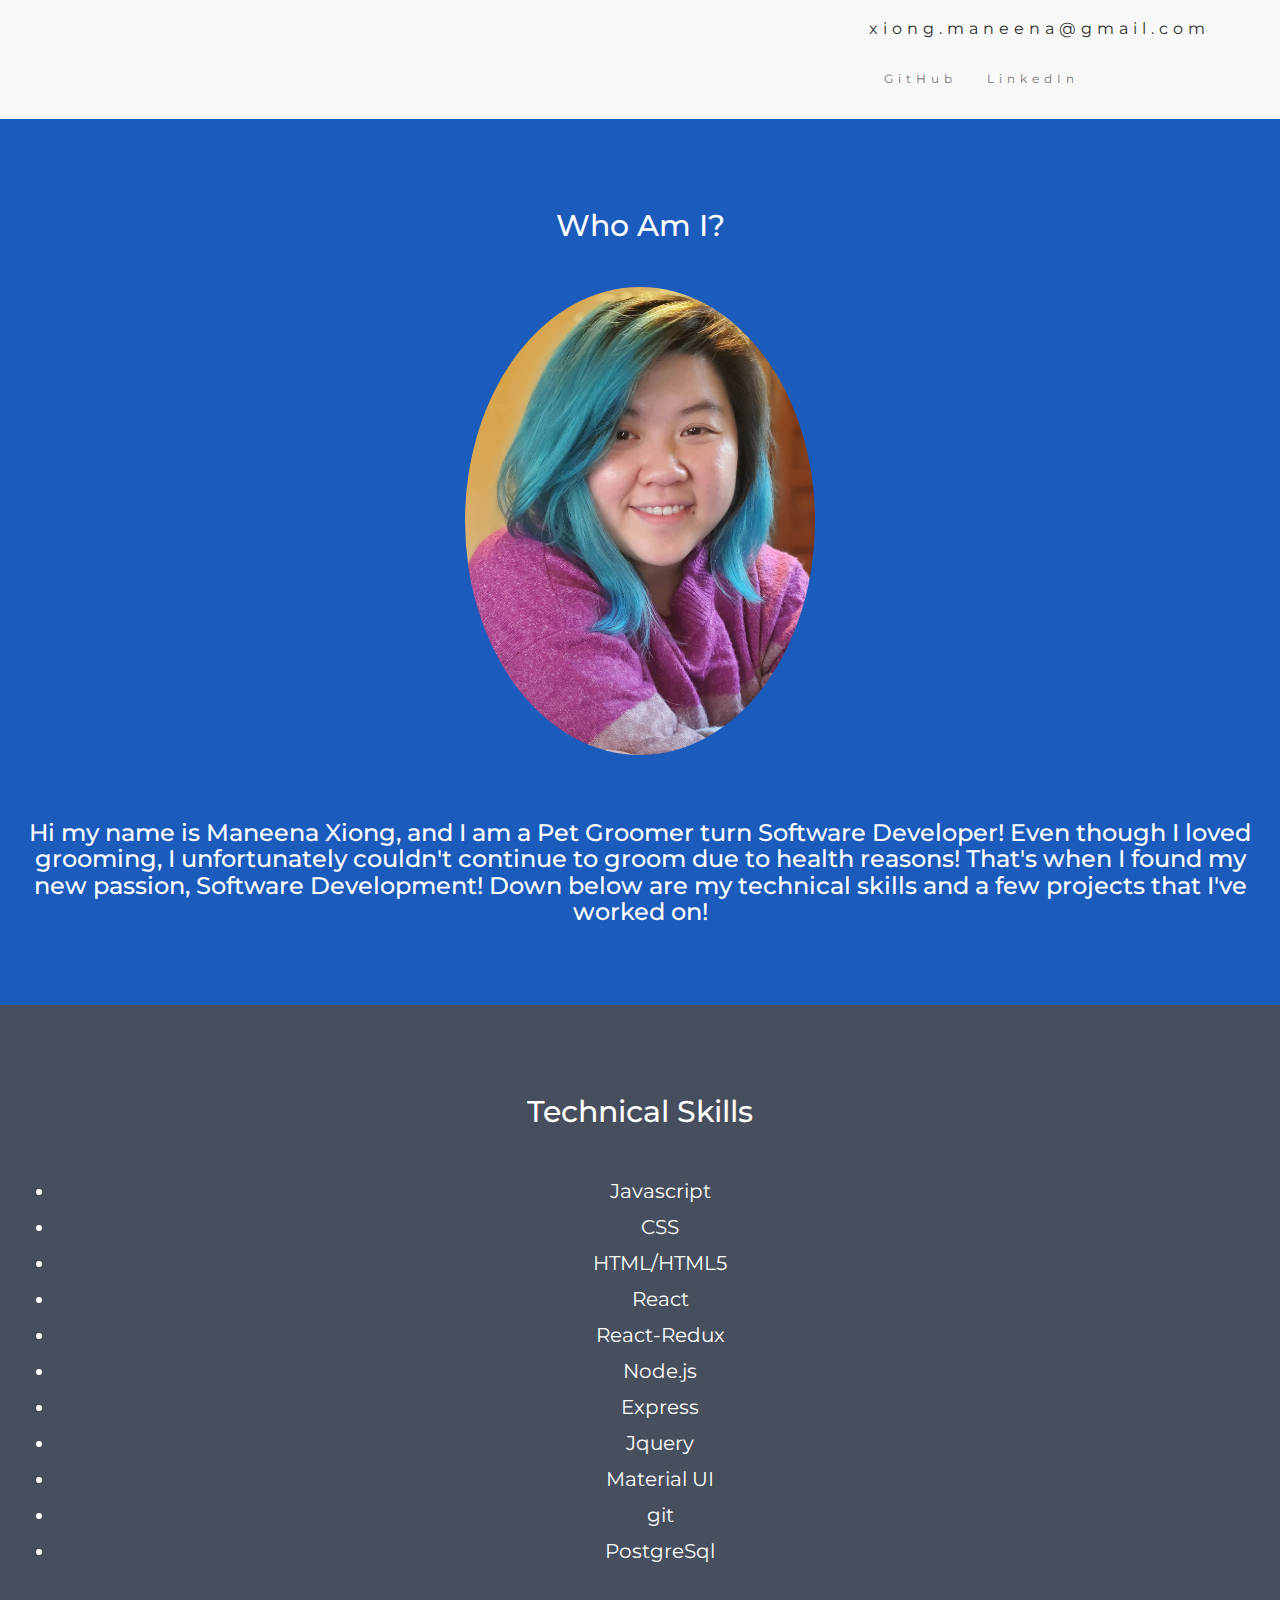
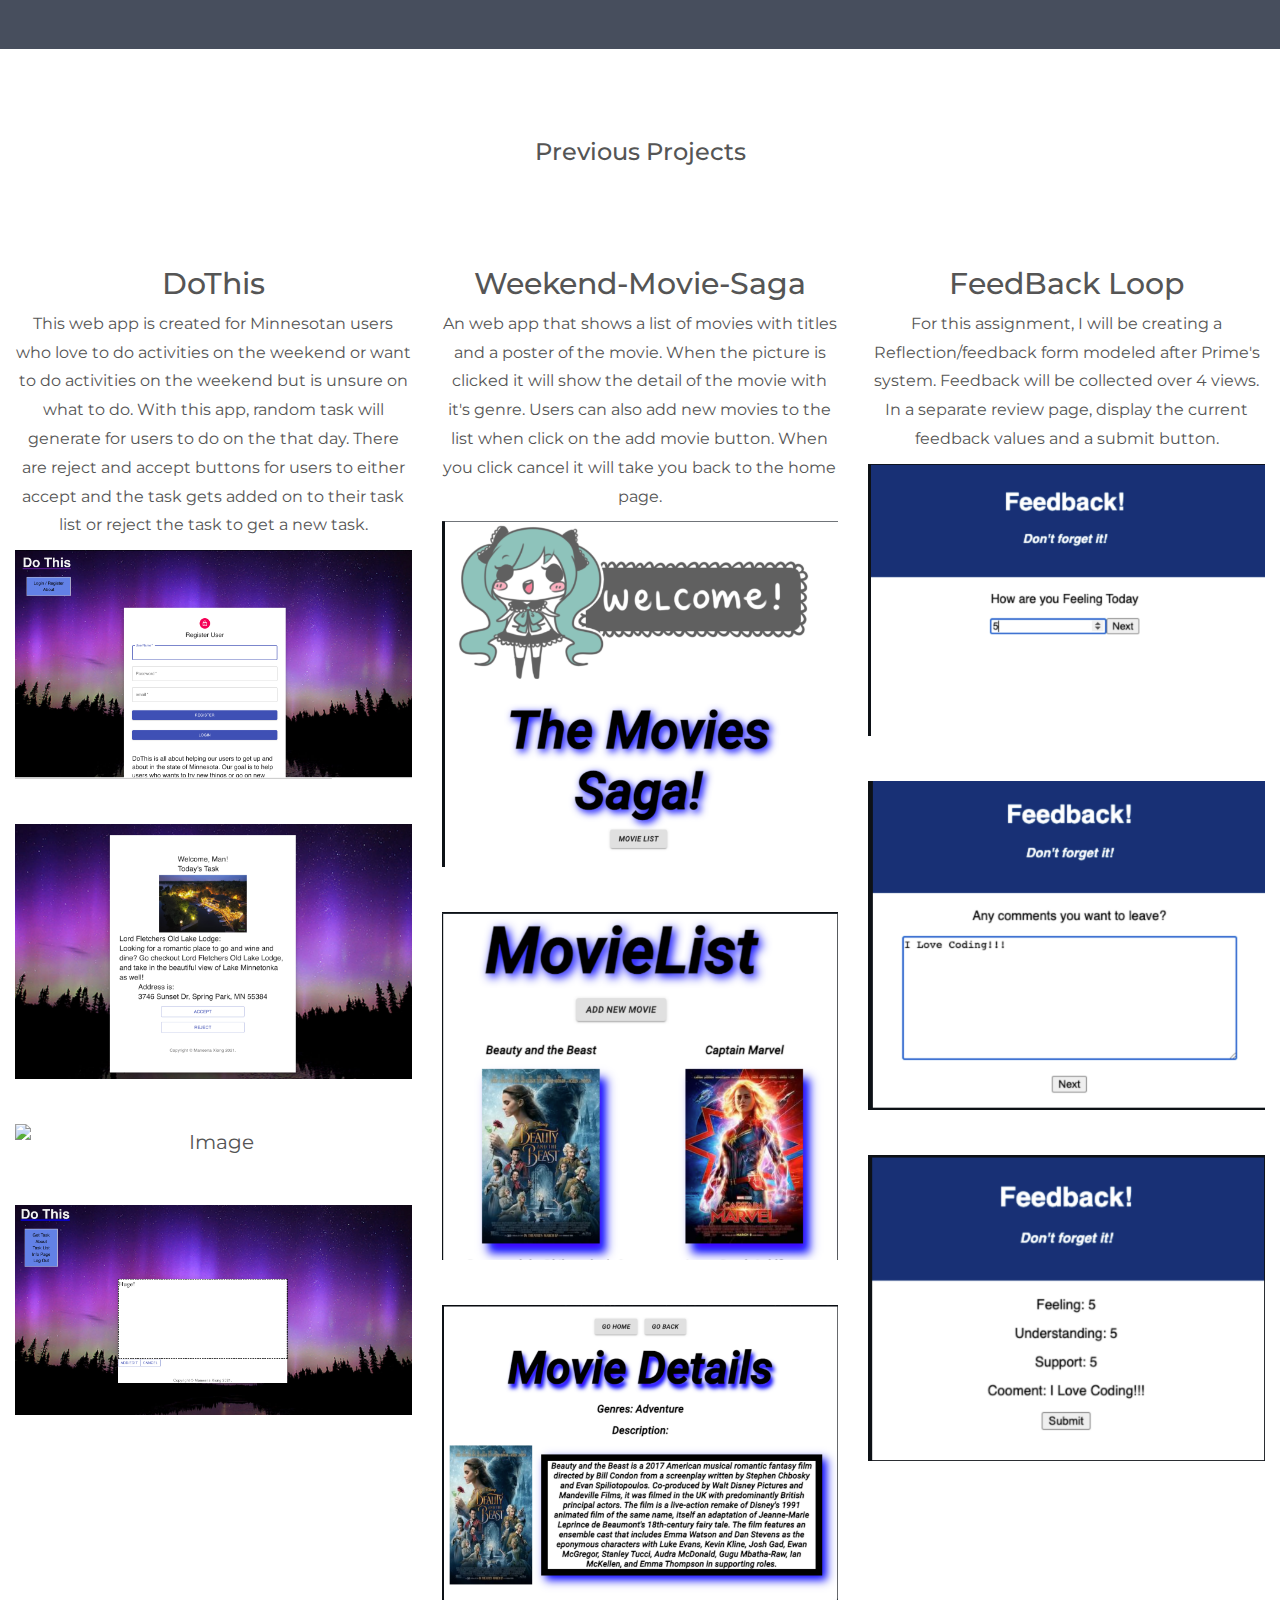
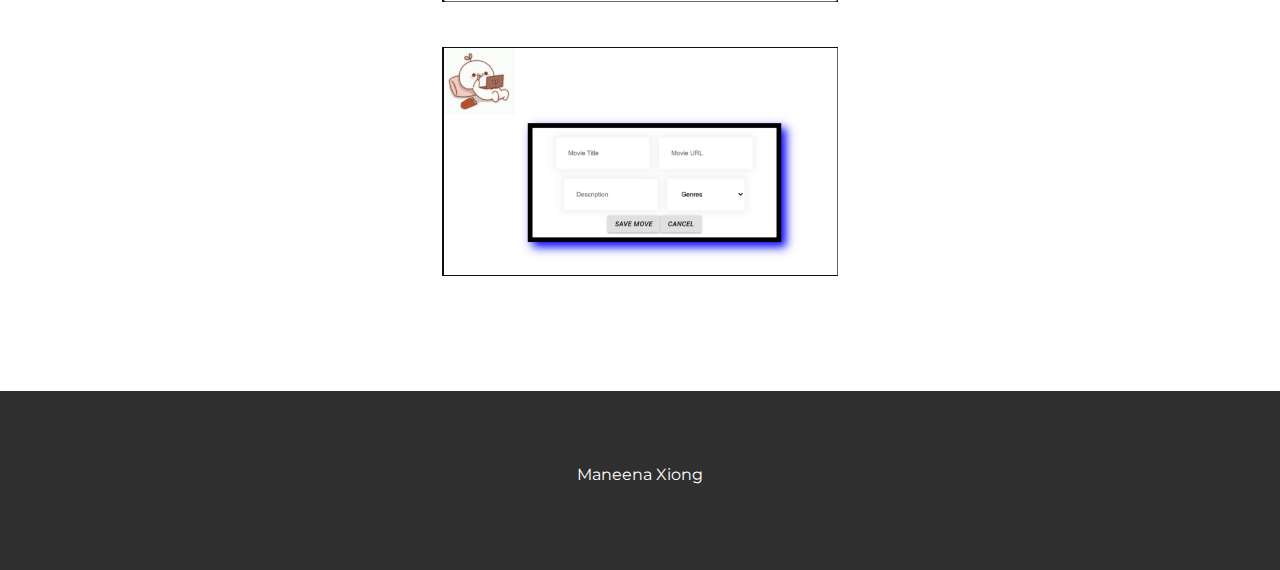
==== index.html @ 04fbb90b "updated profile" ====
<!DOCTYPE html>
<html lang="en">
<head>
  <!-- Theme Made By www.w3schools.com - No Copyright -->
  <title>Maneena Xiong's Portfolio</title>
  <meta charset="utf-8">
  <meta name="viewport" content="width=device-width, initial-scale=1">
  <link rel="stylesheet" href="https://maxcdn.bootstrapcdn.com/bootstrap/3.4.1/css/bootstrap.min.css">
  <link href="https://fonts.googleapis.com/css?family=Montserrat" rel="stylesheet">
  <script src="https://ajax.googleapis.com/ajax/libs/jquery/3.5.1/jquery.min.js"></script>
  <script src="https://maxcdn.bootstrapcdn.com/bootstrap/3.4.1/js/bootstrap.min.js"></script>
  <style>
  body {
    font: 20px Montserrat, sans-serif;
    line-height: 1.8;
    color: #f5f6f7;
  }
  p {font-size: 16px;}
  .margin {
      margin-bottom: 45px;
    font-style: bold;
    }
  .bg-1 { 
    background-image: url(https://www.exploringnorthshore.com/wp-content/uploads/2019/11/Northern-Lights-01-1-e1576007999194.jpg);
    background-image: fixed;
    background-repeat: no-repeat;
    background-color: #1a5bbc; /* blue */
    color: #ffffff;
  }
  .bg-2 { 
    background-color: #474e5d; /* Dark Blue */
    color: #ffffff;
  }
  .bg-3 { 
    background-color: #ffffff; /* White */
    color: #555555;
  }
  .bg-4 { 
    background-color: #2f2f2f; /* Black Gray */
    color: #fff;
  }
  .container-fluid {
    padding-top: 70px;
    padding-bottom: 70px;
  }
  .navbar {
    padding-top: 15px;
    padding-bottom: 15px;
    border: 0;
    border-radius: 0;
    margin-bottom: 0;
    font-size: 12px;
    letter-spacing: 5px;
  }
  .navbar-nav  li a:hover {
    color: #1abc9c !important;
  }
  .email{
      color:#2f2f2f;
    }
  </style>
</head>
<body>

<!-- Navbar -->
<nav class="navbar navbar-default">
  <div class="container">
    <div class="navbar-header">
      <button type="button" class="navbar-toggle" data-toggle="collapse" data-target="#myNavbar">
        <span class="icon-bar"></span>
        <span class="icon-bar"></span>
        <span class="icon-bar"></span>                        
      </button>
      
    </div>
    <div class="collapse navbar-collapse" id="myNavbar">
      <ul class="nav navbar-nav navbar-right">
        <p class="email">xiong.maneena@gmail.com</p>
        <li><a href="https://github.com/Manxiong26">GitHub</a></li>
        <li><a href="https://www.linkedin.com/in/maneena-xiong-9a3227171?lipi=urn%3Ali%3Apage%3Ad_flagship3_profile_view_base_contact_details%3BlofNV0szT1ewDl9gmNALgg%3D%3D">LinkedIn</a></li>
      </ul>
    </div>
  </div>
</nav>

<!-- First Container -->
<div class="container-fluid bg-1 text-center">
  <h2 class="margin">Who Am I?</h2>
  <img src="Pictures/MyPic.jpg" class="img-responsive img-circle margin" style="display:inline" alt="me" width="350" height="350">
  <h3>Hi my name is Maneena Xiong, and I am a Pet Groomer turn Software Developer!
    Even though I loved grooming, I unfortunately couldn't continue to groom due to health reasons!
    That's when I found my new passion, Software Development!
    Down below are my technical skills and a few projects that I've worked on!</h3>
</div>

<!-- Second Container -->
<div class="container-fluid bg-2 text-center">
  <h2 class="margin">Technical Skills</h2>
  <ul>
    <li>Javascript</li>
    <li>CSS</li>
    <li>HTML/HTML5</li>
    <li>React</li>
    <li>React-Redux</li>
    <li>Node.js</li>
    <li>Express</li>
    <li>Jquery</li>
    <li>Material UI</li>
    <li>git</li>
    <li>PostgreSql</li>
  </ul>
</div>

<!-- Third Container (Grid) -->
<div class="container-fluid bg-3 text-center">    
  <h3 class="margin">Previous Projects</h3><br>
  <div class="row">
    <div class="col-sm-4">
      <h2>DoThis</h2>
      <p>This web app is created for Minnesotan users who love to do activities on the weekend
        or want to do activities on the weekend but is unsure on what to do. With this app,
        random task will generate for users to do on the that day. There are reject and accept
        buttons for users to either accept and the task gets added on to their task list or reject
        the task to get a new task.</p>
      <img src="Pictures/Login.png" class="img-responsive margin" style="width:100%" alt="Image">
      <img src="Pictures/GetTask.png" class="img-responsive margin" style="width:100%" alt="Image">
      <img src="Pictures/TaskList.png" class="img-responsive margin" style="width:100%" alt="Image">
      <img src="Pictures/EditPage.png" class="img-responsive margin" style="width:100%" alt="Image">
    </div>
    <div class="col-sm-4"> 
        <h2>Weekend-Movie-Saga</h2>
      <p>An web app that shows a list of movies with titles and a poster of the movie.
        When the picture is clicked it will show the detail of the movie with it's genre.
        Users can also add new movies to the list when click on the add movie button.
        When you click cancel it will take you back to the home page.</p>
      <img src="Pictures/MovieSaga.png" class="img-responsive margin" style="width:100%" alt="Image">
      <img src="Pictures/MovieList.png" class="img-responsive margin" style="width:100%" alt="Image">
      <img src="Pictures/MovieDetail.png" class="img-responsive margin" style="width:100%" alt="Image">
      <img src="Pictures/AddMovie.png" class="img-responsive margin" style="width:100%" alt="Image">
    </div>
    <div class="col-sm-4"> 
        <h2>FeedBack Loop</h2>
      <p>For this assignment, I will be creating a Reflection/feedback form modeled after Prime's system.
        Feedback will be collected over 4 views. In a separate review page, display the current feedback
        values and a submit button.</p>
      <img src="Pictures/FeedBackInput.png" class="img-responsive margin" style="width:100%" alt="Image">
      <img src="Pictures/FeedBackComment.png" class="img-responsive margin" style="width:100%" alt="Image">
      <img src="Pictures/ReviewPage.png" class="img-responsive margin" style="width:100%" alt="Image">
    </div>
  </div>
</div>

<!-- Footer -->
<footer class="container-fluid bg-4 text-center">
  <p>Maneena Xiong</p> 
</footer>

</body>
</html>
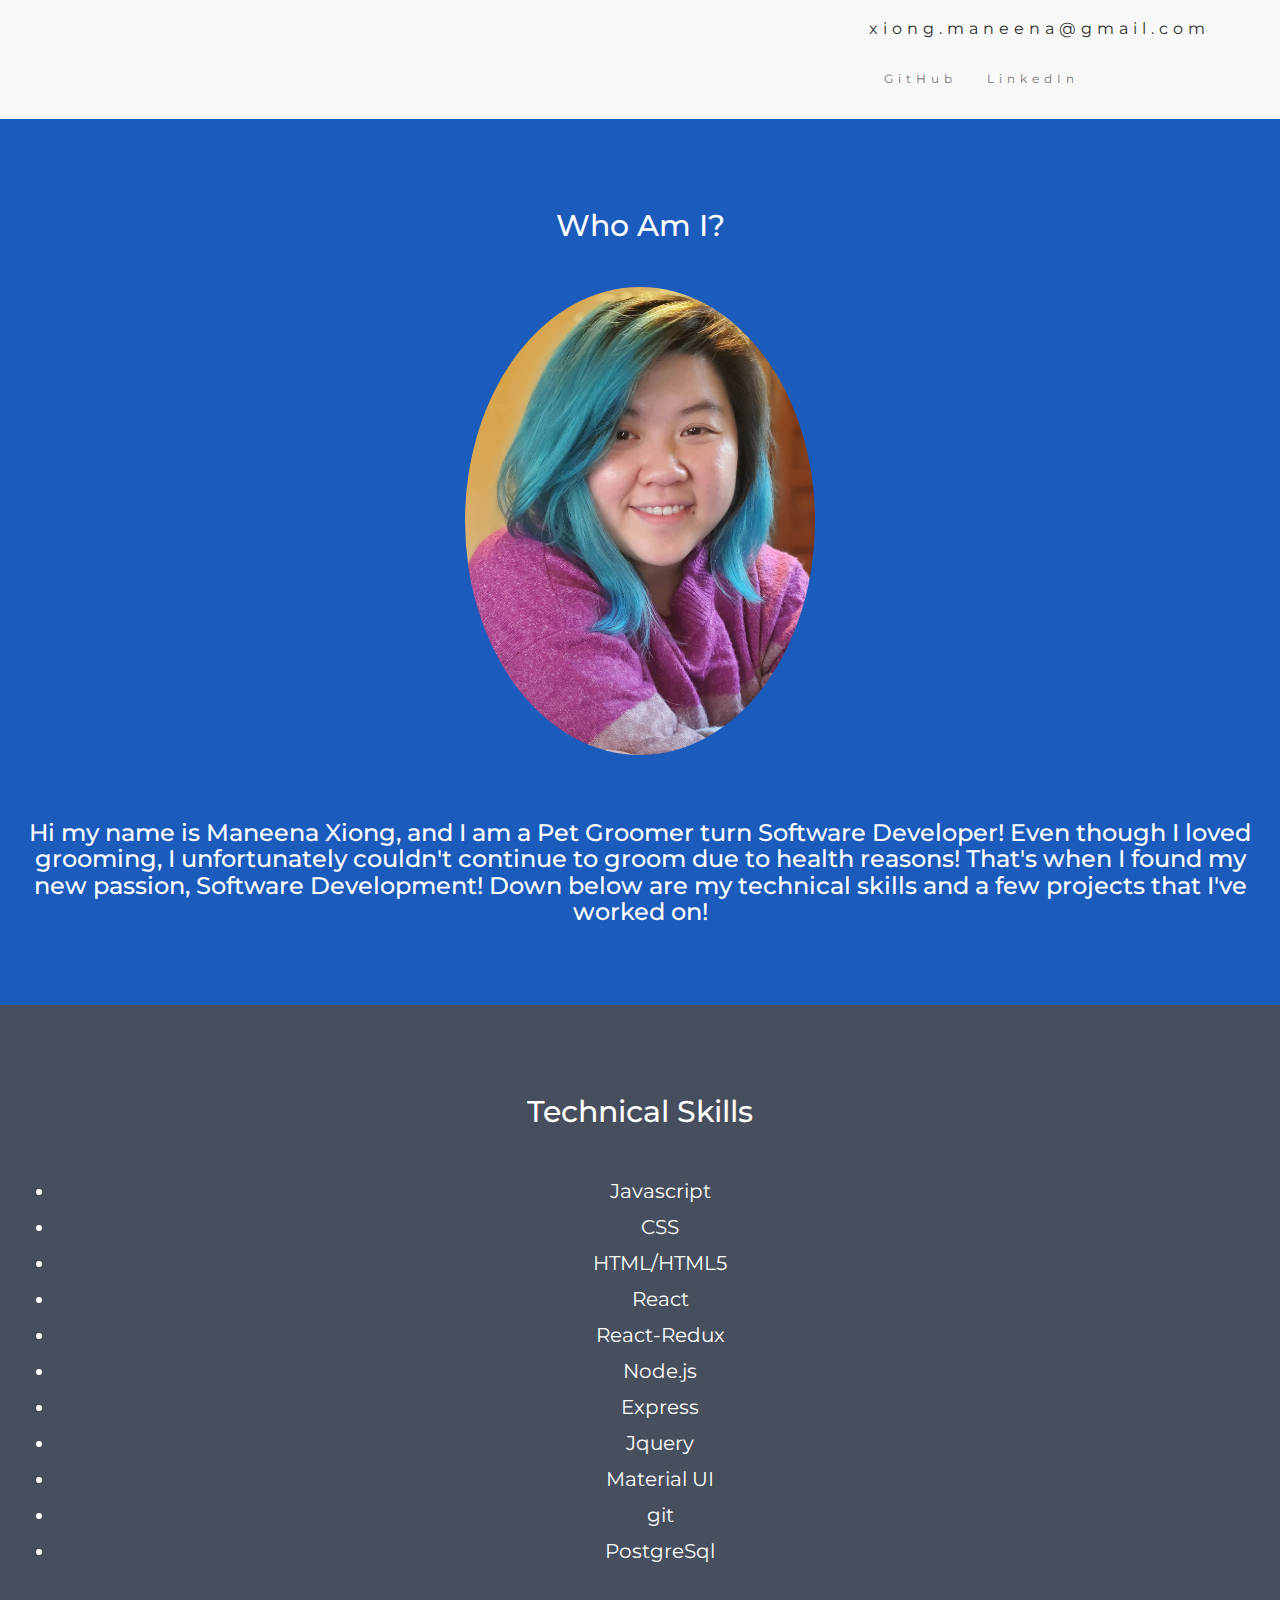
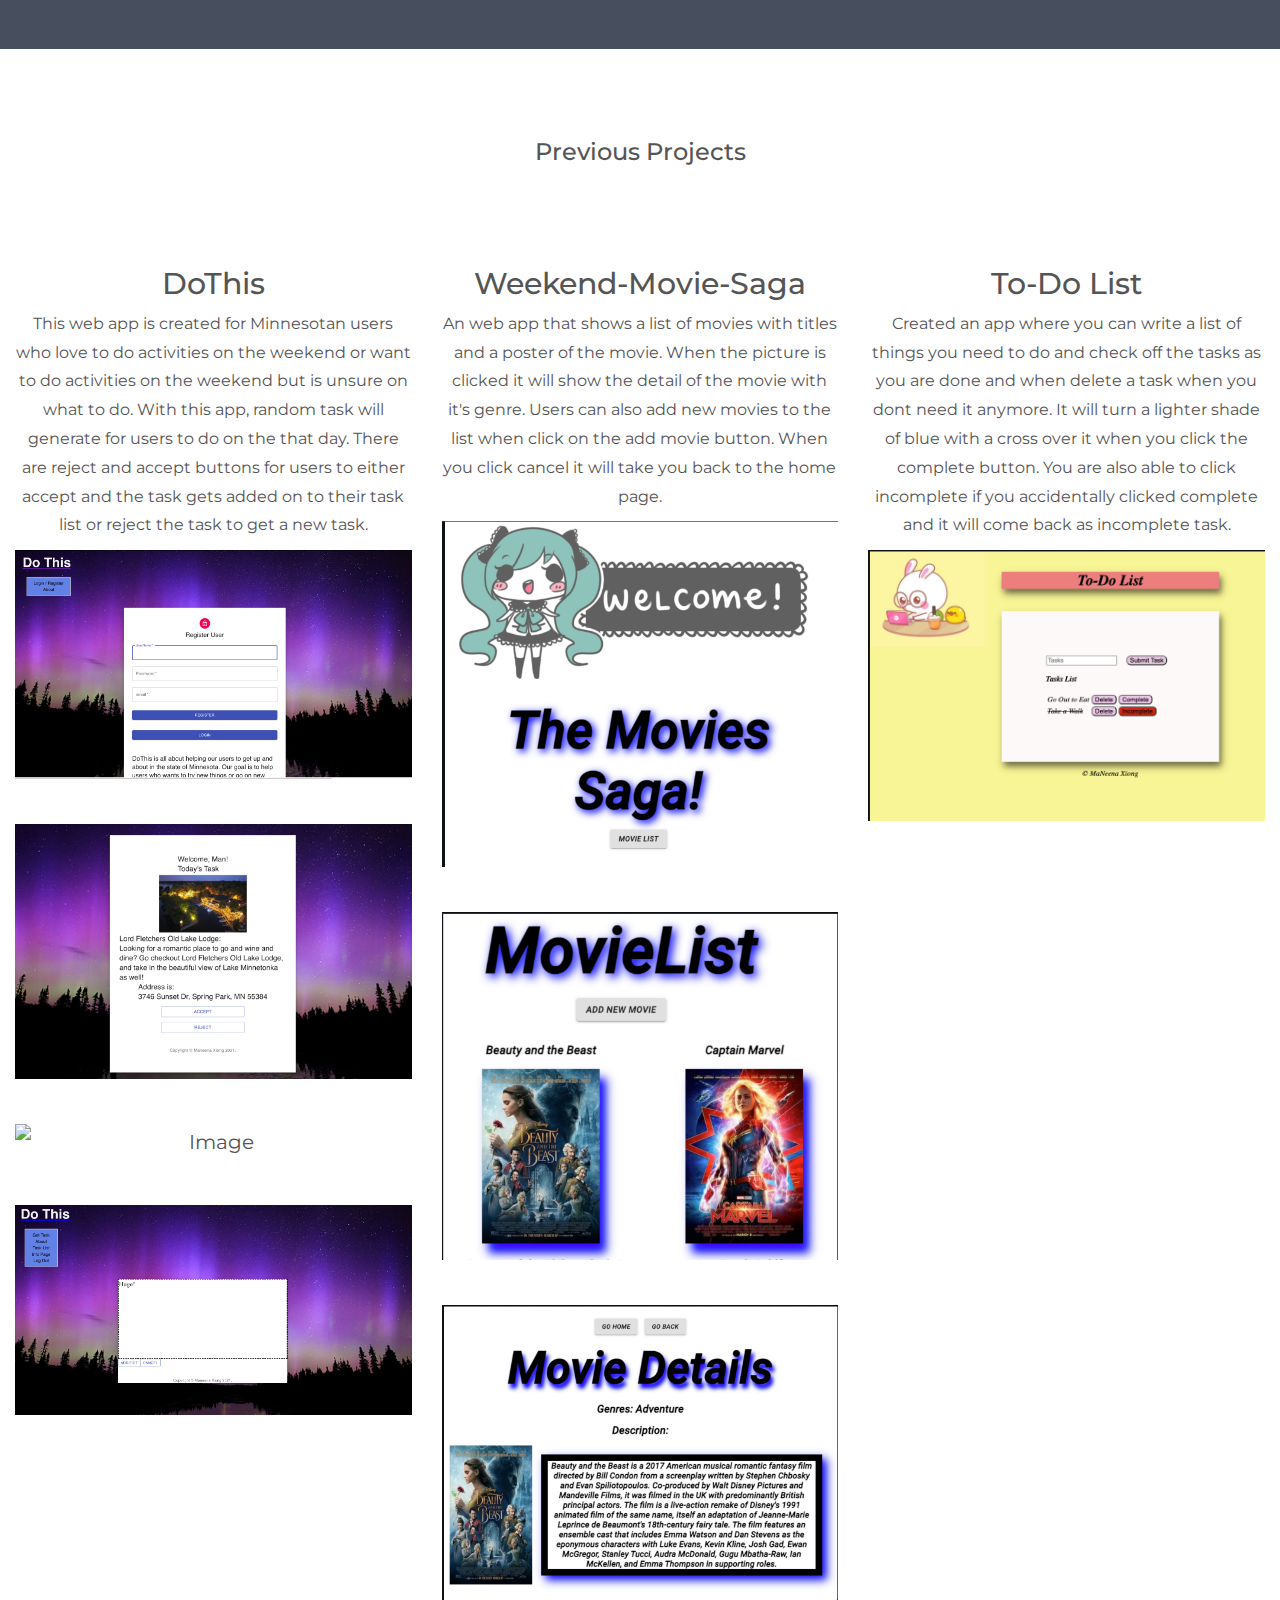
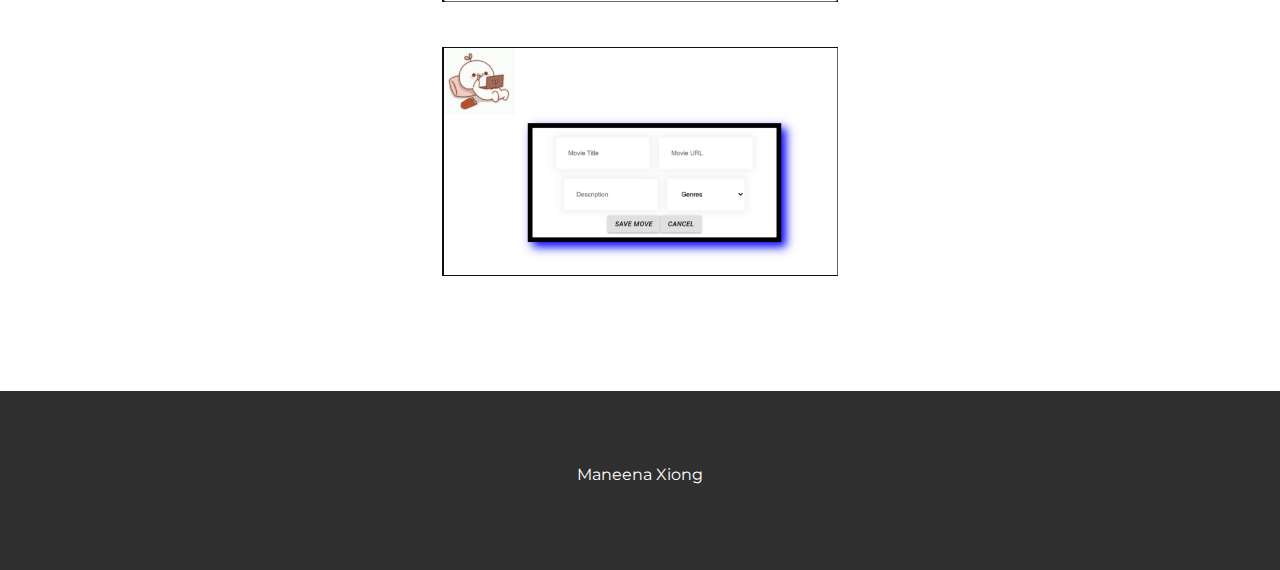
==== commit 28ccb69a: "updated" ====
--- a/index.html
+++ b/index.html
@@ -139,13 +139,12 @@
       <img src="Pictures/AddMovie.png" class="img-responsive margin" style="width:100%" alt="Image">
     </div>
     <div class="col-sm-4"> 
-        <h2>FeedBack Loop</h2>
-      <p>For this assignment, I will be creating a Reflection/feedback form modeled after Prime's system.
-        Feedback will be collected over 4 views. In a separate review page, display the current feedback
-        values and a submit button.</p>
-      <img src="Pictures/FeedBackInput.png" class="img-responsive margin" style="width:100%" alt="Image">
-      <img src="Pictures/FeedBackComment.png" class="img-responsive margin" style="width:100%" alt="Image">
-      <img src="Pictures/ReviewPage.png" class="img-responsive margin" style="width:100%" alt="Image">
+        <h2>To-Do List</h2>
+      <p>Created an app where you can write a list of things you need to do and check off the tasks as you 
+        are done and when delete a task when you dont need it anymore. It will turn a lighter shade of blue 
+        with a cross over it when you click the complete button. You are also able to click incomplete if you 
+        accidentally clicked complete and it will come back as incomplete task.</p>
+      <img src="Pictures/ToDo.png" class="img-responsive margin" style="width:100%" alt="Image">
     </div>
   </div>
 </div>
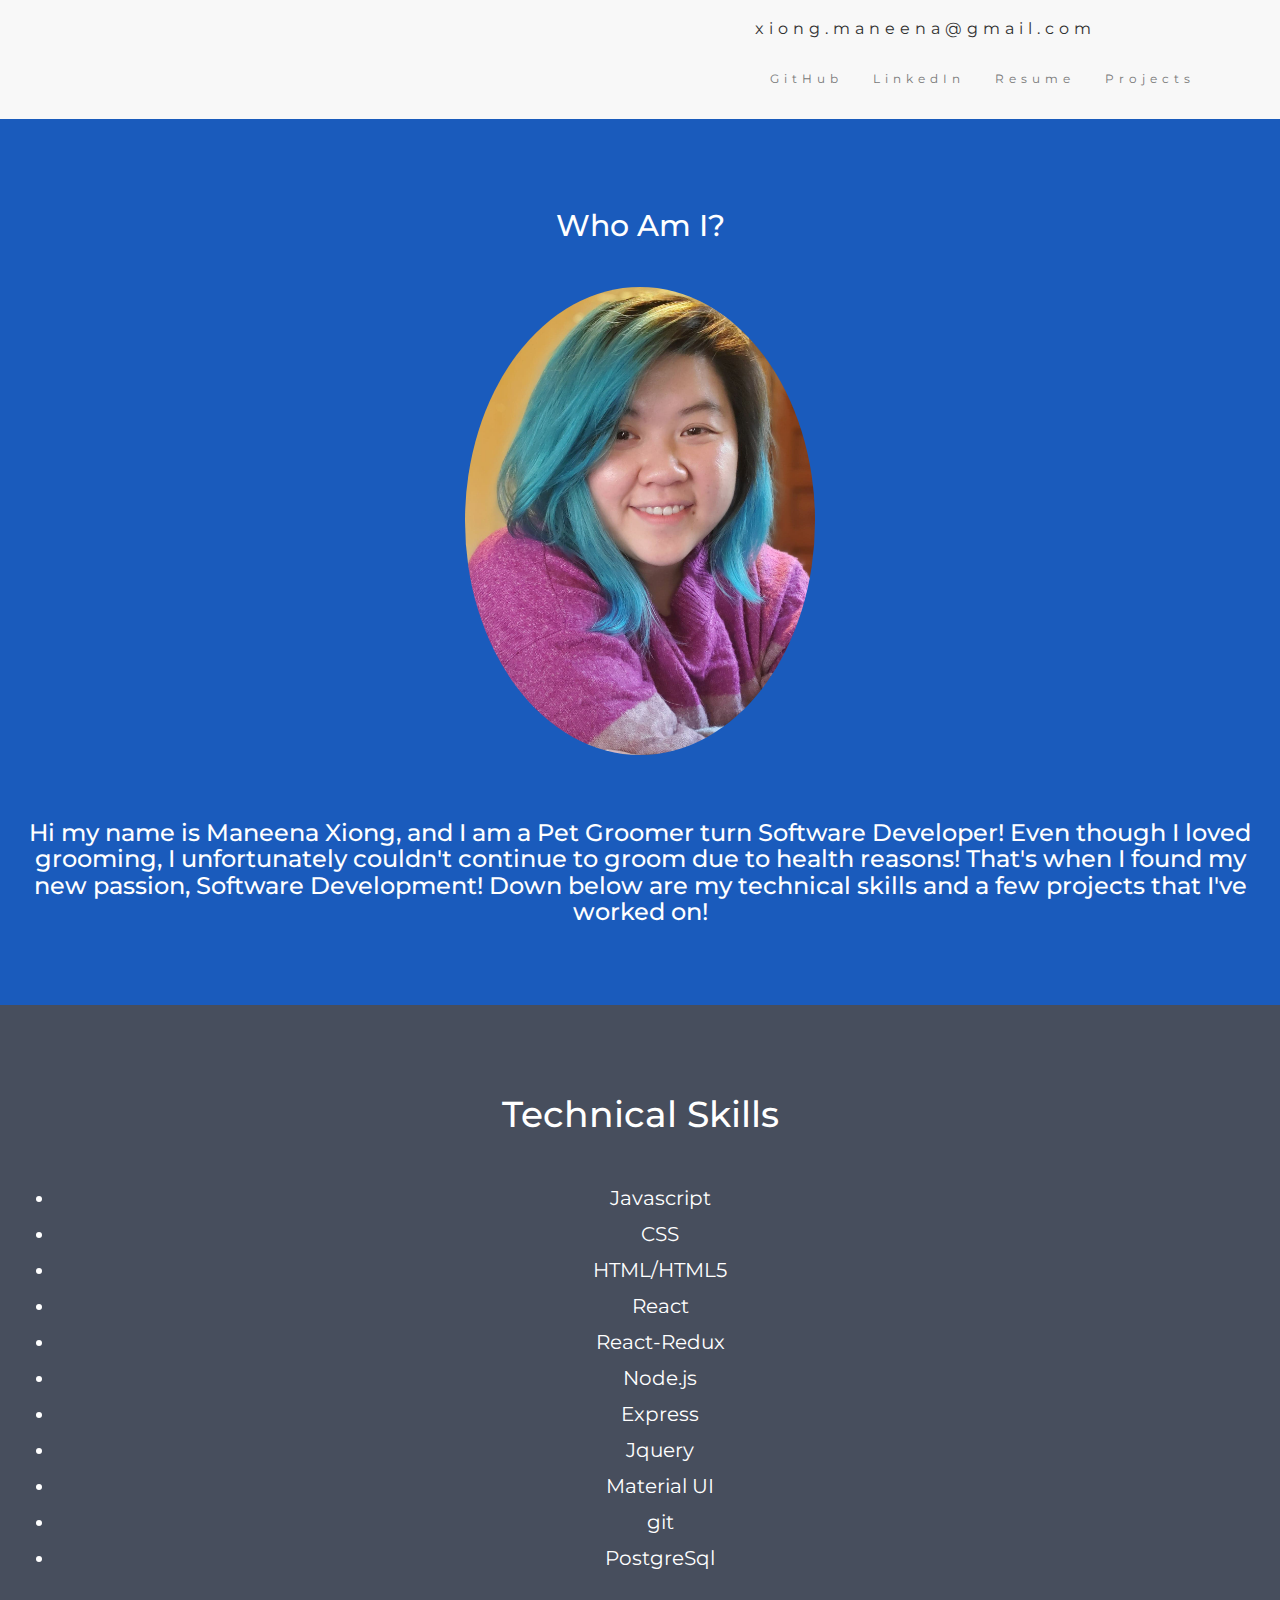
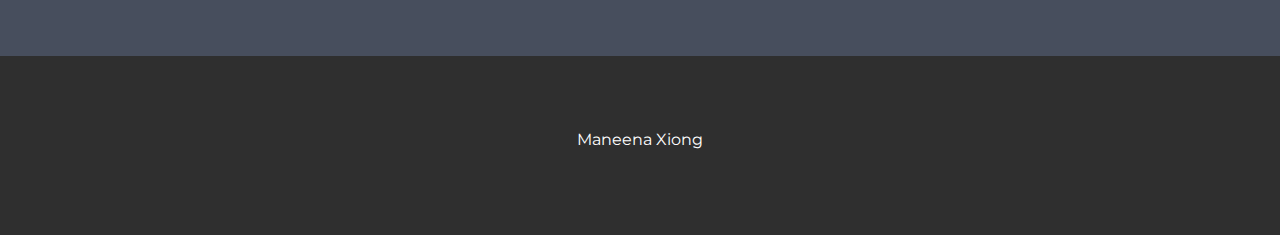
==== commit a76c33c5: "updated" ====
--- a/index.html
+++ b/index.html
@@ -1,5 +1,6 @@
 <!DOCTYPE html>
 <html lang="en">
+
 <head>
   <!-- Theme Made By www.w3schools.com - No Copyright -->
   <title>Maneena Xiong's Portfolio</title>
@@ -10,150 +11,136 @@
   <script src="https://ajax.googleapis.com/ajax/libs/jquery/3.5.1/jquery.min.js"></script>
   <script src="https://maxcdn.bootstrapcdn.com/bootstrap/3.4.1/js/bootstrap.min.js"></script>
   <style>
-  body {
-    font: 20px Montserrat, sans-serif;
-    line-height: 1.8;
-    color: #f5f6f7;
-  }
-  p {font-size: 16px;}
-  .margin {
+    body {
+      font: 20px Montserrat, sans-serif;
+      line-height: 1.8;
+      color: #f5f6f7;
+    }
+
+    p {
+      font-size: 16px;
+    }
+
+    .margin {
       margin-bottom: 45px;
-    font-style: bold;
+      font-style: bold;
     }
-  .bg-1 { 
-    background-image: url(https://www.exploringnorthshore.com/wp-content/uploads/2019/11/Northern-Lights-01-1-e1576007999194.jpg);
-    background-image: fixed;
-    background-repeat: no-repeat;
-    background-color: #1a5bbc; /* blue */
-    color: #ffffff;
-  }
-  .bg-2 { 
-    background-color: #474e5d; /* Dark Blue */
-    color: #ffffff;
-  }
-  .bg-3 { 
-    background-color: #ffffff; /* White */
-    color: #555555;
-  }
-  .bg-4 { 
-    background-color: #2f2f2f; /* Black Gray */
-    color: #fff;
-  }
-  .container-fluid {
-    padding-top: 70px;
-    padding-bottom: 70px;
-  }
-  .navbar {
-    padding-top: 15px;
-    padding-bottom: 15px;
-    border: 0;
-    border-radius: 0;
-    margin-bottom: 0;
-    font-size: 12px;
-    letter-spacing: 5px;
-  }
-  .navbar-nav  li a:hover {
-    color: #1abc9c !important;
-  }
-  .email{
-      color:#2f2f2f;
+
+    .bg-1 {
+      background-image: url(https://www.exploringnorthshore.com/wp-content/uploads/2019/11/Northern-Lights-01-1-e1576007999194.jpg);
+      background-image: fixed;
+      background-repeat: no-repeat;
+      background-color: #1a5bbc;
+      /* blue */
+      color: #ffffff;
+    }
+
+    .bg-2 {
+      background-color: #474e5d;
+      /* Dark Blue */
+      color: #ffffff;
+    }
+
+    .bg-3 {
+      background-color: #ffffff;
+      /* White */
+      color: #555555;
+    }
+
+    .bg-4 {
+      background-color: #2f2f2f;
+      /* Black Gray */
+      color: #fff;
+    }
+
+    .container-fluid {
+      padding-top: 70px;
+      padding-bottom: 70px;
+    }
+
+    .navbar {
+      padding-top: 15px;
+      padding-bottom: 15px;
+      border: 0;
+      border-radius: 0;
+      margin-bottom: 0;
+      font-size: 12px;
+      letter-spacing: 5px;
+    }
+
+    .navbar-nav li a:hover {
+      color: #1abc9c !important;
+    }
+
+    .email {
+      color: #2f2f2f;
     }
   </style>
 </head>
+
 <body>
 
-<!-- Navbar -->
-<nav class="navbar navbar-default">
-  <div class="container">
-    <div class="navbar-header">
-      <button type="button" class="navbar-toggle" data-toggle="collapse" data-target="#myNavbar">
-        <span class="icon-bar"></span>
-        <span class="icon-bar"></span>
-        <span class="icon-bar"></span>                        
-      </button>
-      
+  <!-- Navbar -->
+  <nav class="navbar navbar-default">
+    <div class="container">
+      <div class="navbar-header">
+        <button type="button" class="navbar-toggle" data-toggle="collapse" data-target="#myNavbar">
+          <span class="icon-bar"></span>
+          <span class="icon-bar"></span>
+          <span class="icon-bar"></span>
+        </button>
+
+      </div>
+      <div class="collapse navbar-collapse" id="myNavbar">
+        <ul class="nav navbar-nav navbar-right">
+          <p class="email">xiong.maneena@gmail.com</p>
+
+          <li><a href="https://github.com/Manxiong26">GitHub</a></li>
+          <li><a
+              href="https://www.linkedin.com/in/maneena-xiong-9a3227171?lipi=urn%3Ali%3Apage%3Ad_flagship3_profile_view_base_contact_details%3BlofNV0szT1ewDl9gmNALgg%3D%3D">LinkedIn</a>
+          </li>
+          <li><a href="resume.html">Resume</a></li>
+          <li><a href="project.html">Projects</a></li>
+        </ul>
+      </div>
     </div>
-    <div class="collapse navbar-collapse" id="myNavbar">
-      <ul class="nav navbar-nav navbar-right">
-        <p class="email">xiong.maneena@gmail.com</p>
-        <li><a href="https://github.com/Manxiong26">GitHub</a></li>
-        <li><a href="https://www.linkedin.com/in/maneena-xiong-9a3227171?lipi=urn%3Ali%3Apage%3Ad_flagship3_profile_view_base_contact_details%3BlofNV0szT1ewDl9gmNALgg%3D%3D">LinkedIn</a></li>
-      </ul>
-    </div>
+  </nav>
+
+  <!-- First Container -->
+  <div class="container-fluid bg-1 text-center">
+    <h2 class="margin">Who Am I?</h2>
+    <img src="Pictures/MyPic.jpg" class="img-responsive img-circle margin" style="display:inline" alt="me" width="350"
+      height="350">
+    <h3>Hi my name is Maneena Xiong, and I am a Pet Groomer turn Software Developer!
+      Even though I loved grooming, I unfortunately couldn't continue to groom due to health reasons!
+      That's when I found my new passion, Software Development!
+      Down below are my technical skills and a few projects that I've worked on!</h3>
   </div>
-</nav>
 
-<!-- First Container -->
-<div class="container-fluid bg-1 text-center">
-  <h2 class="margin">Who Am I?</h2>
-  <img src="Pictures/MyPic.jpg" class="img-responsive img-circle margin" style="display:inline" alt="me" width="350" height="350">
-  <h3>Hi my name is Maneena Xiong, and I am a Pet Groomer turn Software Developer!
-    Even though I loved grooming, I unfortunately couldn't continue to groom due to health reasons!
-    That's when I found my new passion, Software Development!
-    Down below are my technical skills and a few projects that I've worked on!</h3>
-</div>
+  <!-- Second Container -->
+  <div class="container-fluid bg-2 text-center">
+    <h1 class="margin">Technical Skills</h1>
+    <ul>
+      <li>Javascript</li>
+      <li>CSS</li>
+      <li>HTML/HTML5</li>
+      <li>React</li>
+      <li>React-Redux</li>
+      <li>Node.js</li>
+      <li>Express</li>
+      <li>Jquery</li>
+      <li>Material UI</li>
+      <li>git</li>
+      <li>PostgreSql</li>
+    </ul>
+  </div>
 
-<!-- Second Container -->
-<div class="container-fluid bg-2 text-center">
-  <h2 class="margin">Technical Skills</h2>
-  <ul>
-    <li>Javascript</li>
-    <li>CSS</li>
-    <li>HTML/HTML5</li>
-    <li>React</li>
-    <li>React-Redux</li>
-    <li>Node.js</li>
-    <li>Express</li>
-    <li>Jquery</li>
-    <li>Material UI</li>
-    <li>git</li>
-    <li>PostgreSql</li>
-  </ul>
-</div>
 
-<!-- Third Container (Grid) -->
-<div class="container-fluid bg-3 text-center">    
-  <h3 class="margin">Previous Projects</h3><br>
-  <div class="row">
-    <div class="col-sm-4">
-      <h2>DoThis</h2>
-      <p>This web app is created for Minnesotan users who love to do activities on the weekend
-        or want to do activities on the weekend but is unsure on what to do. With this app,
-        random task will generate for users to do on the that day. There are reject and accept
-        buttons for users to either accept and the task gets added on to their task list or reject
-        the task to get a new task.</p>
-      <img src="Pictures/Login.png" class="img-responsive margin" style="width:100%" alt="Image">
-      <img src="Pictures/GetTask.png" class="img-responsive margin" style="width:100%" alt="Image">
-      <img src="Pictures/TaskList.png" class="img-responsive margin" style="width:100%" alt="Image">
-      <img src="Pictures/EditPage.png" class="img-responsive margin" style="width:100%" alt="Image">
-    </div>
-    <div class="col-sm-4"> 
-        <h2>Weekend-Movie-Saga</h2>
-      <p>An web app that shows a list of movies with titles and a poster of the movie.
-        When the picture is clicked it will show the detail of the movie with it's genre.
-        Users can also add new movies to the list when click on the add movie button.
-        When you click cancel it will take you back to the home page.</p>
-      <img src="Pictures/MovieSaga.png" class="img-responsive margin" style="width:100%" alt="Image">
-      <img src="Pictures/MovieList.png" class="img-responsive margin" style="width:100%" alt="Image">
-      <img src="Pictures/MovieDetail.png" class="img-responsive margin" style="width:100%" alt="Image">
-      <img src="Pictures/AddMovie.png" class="img-responsive margin" style="width:100%" alt="Image">
-    </div>
-    <div class="col-sm-4"> 
-        <h2>To-Do List</h2>
-      <p>Created an app where you can write a list of things you need to do and check off the tasks as you 
-        are done and when delete a task when you dont need it anymore. It will turn a lighter shade of blue 
-        with a cross over it when you click the complete button. You are also able to click incomplete if you 
-        accidentally clicked complete and it will come back as incomplete task.</p>
-      <img src="Pictures/ToDo.png" class="img-responsive margin" style="width:100%" alt="Image">
-    </div>
-  </div>
-</div>
-
-<!-- Footer -->
-<footer class="container-fluid bg-4 text-center">
-  <p>Maneena Xiong</p> 
-</footer>
+  <!-- Footer -->
+  <footer class="container-fluid bg-4 text-center">
+    <p>Maneena Xiong</p>
+  </footer>
 
 </body>
-</html>
 
+</html>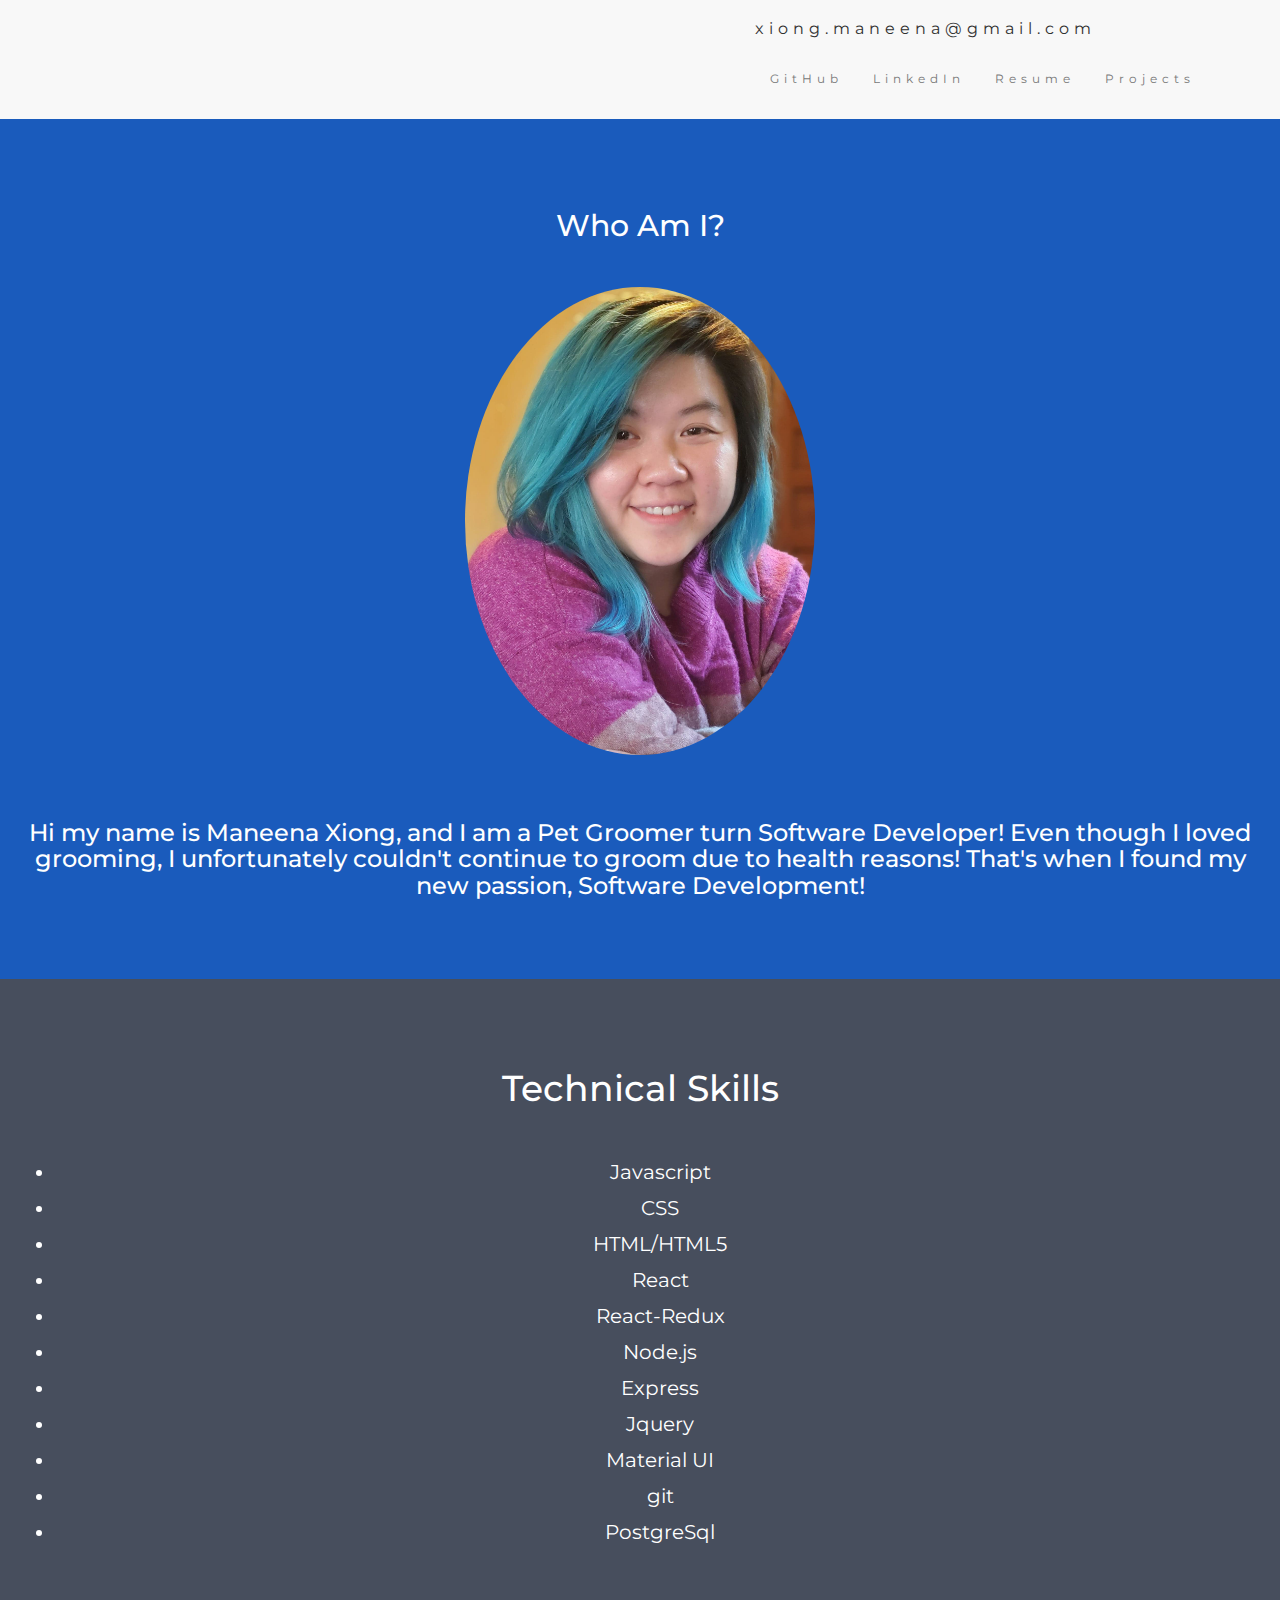
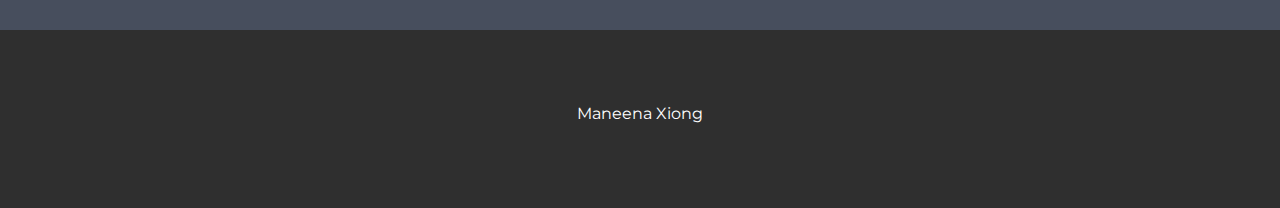
==== commit 263ba6f3: "updated" ====
--- a/index.html
+++ b/index.html
@@ -113,8 +113,7 @@
       height="350">
     <h3>Hi my name is Maneena Xiong, and I am a Pet Groomer turn Software Developer!
       Even though I loved grooming, I unfortunately couldn't continue to groom due to health reasons!
-      That's when I found my new passion, Software Development!
-      Down below are my technical skills and a few projects that I've worked on!</h3>
+      That's when I found my new passion, Software Development!</h3>
   </div>
 
   <!-- Second Container -->
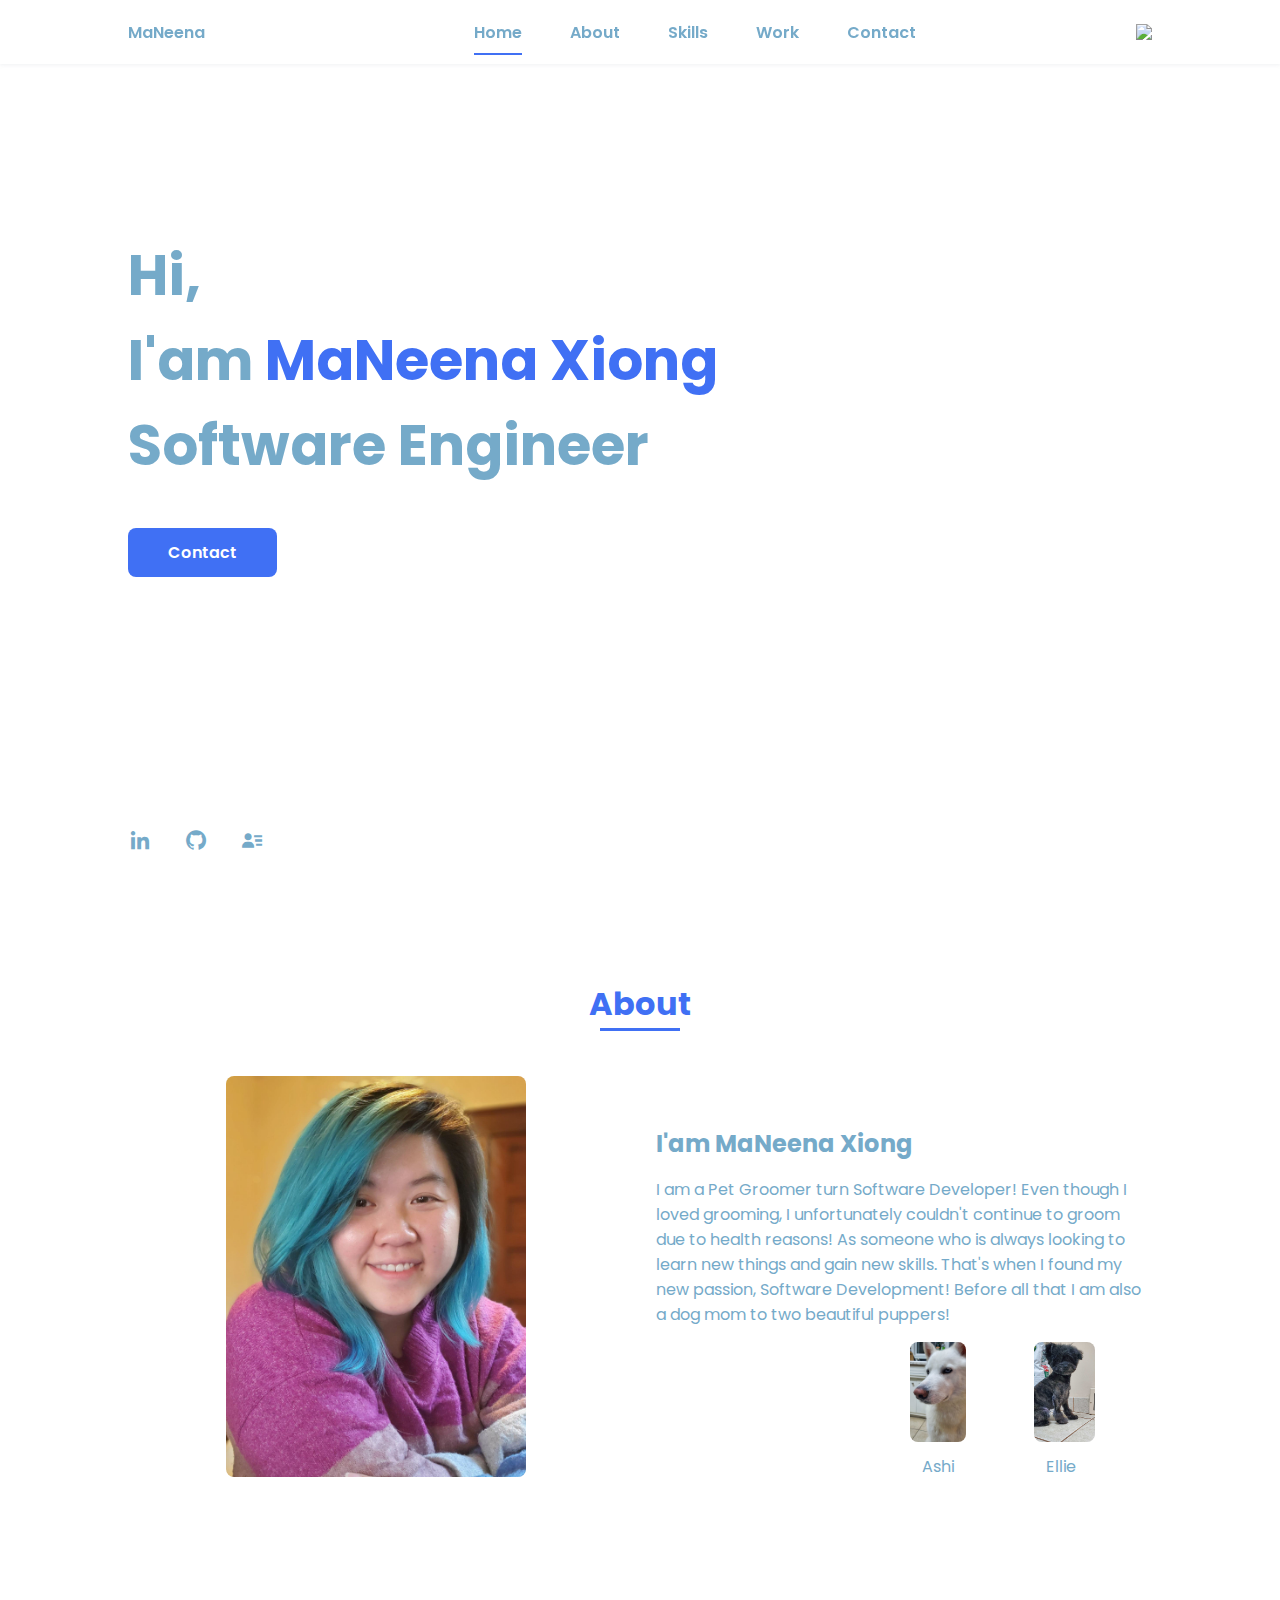
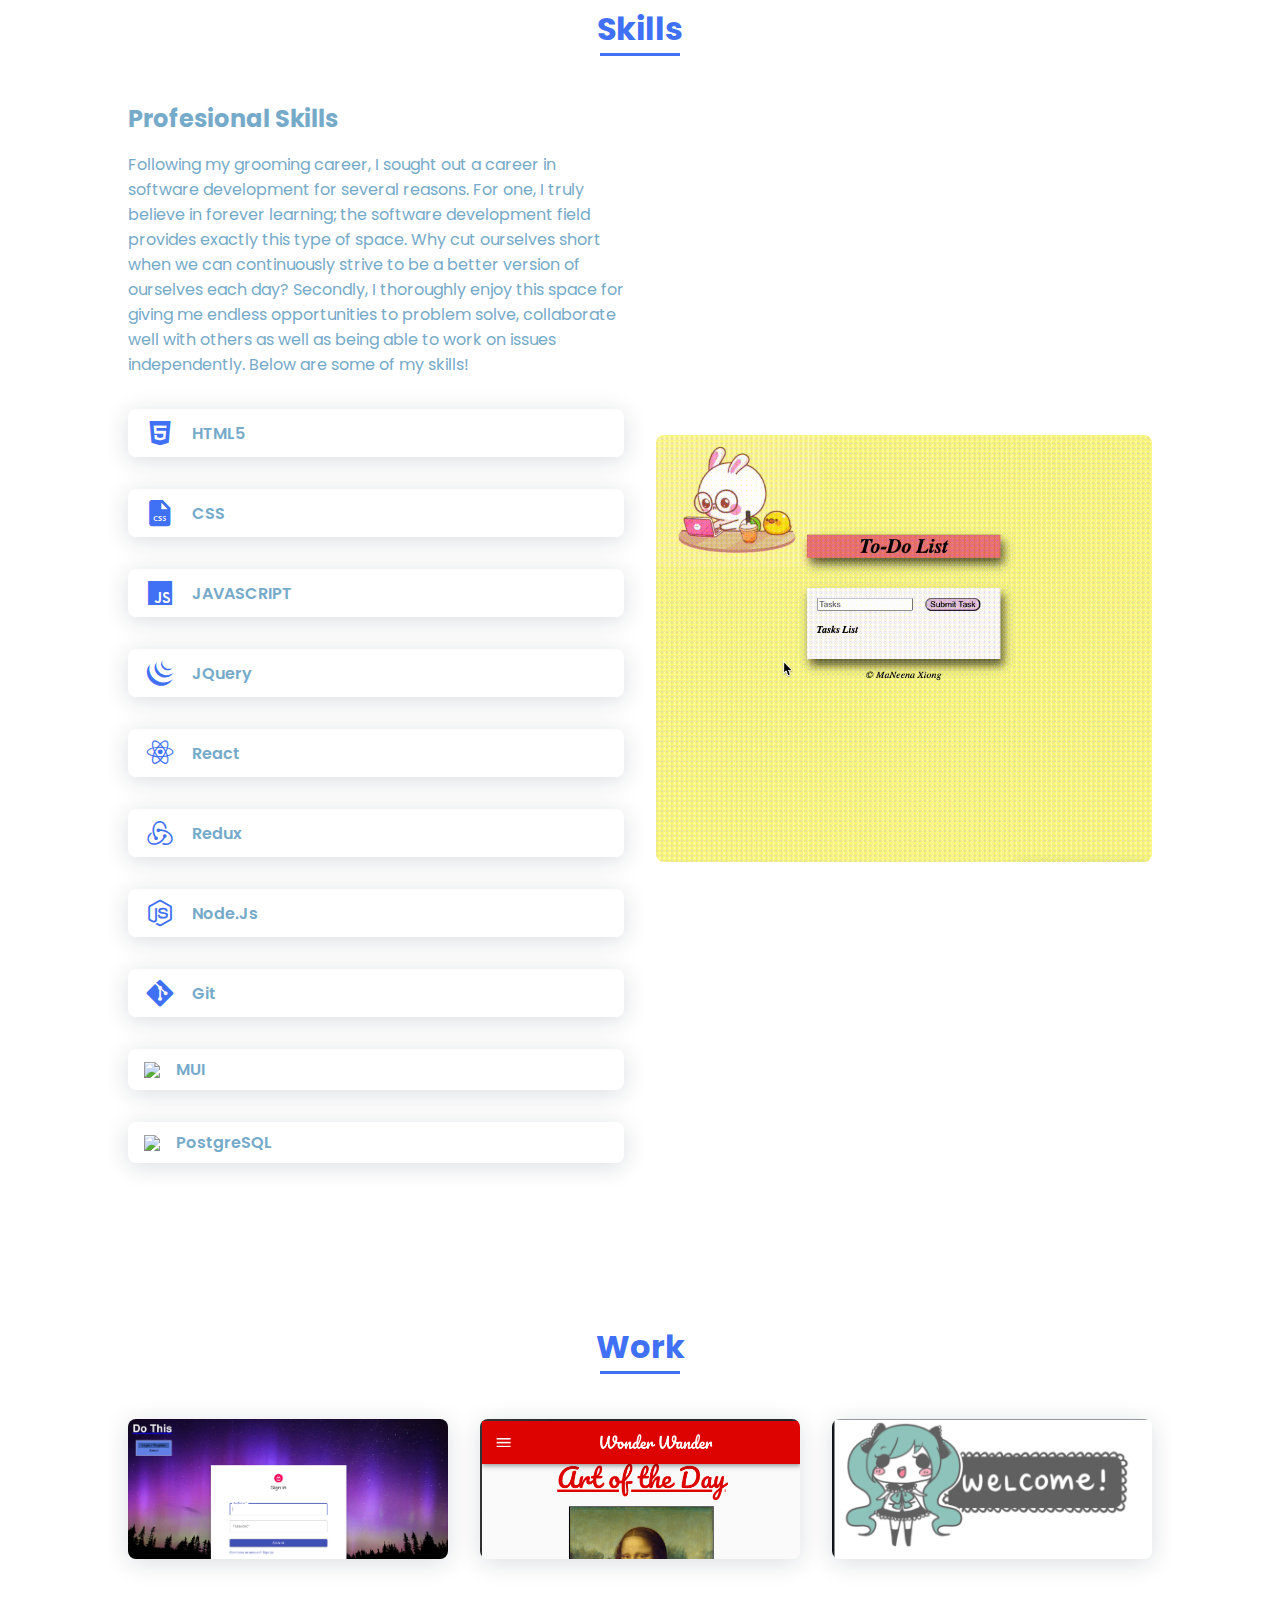
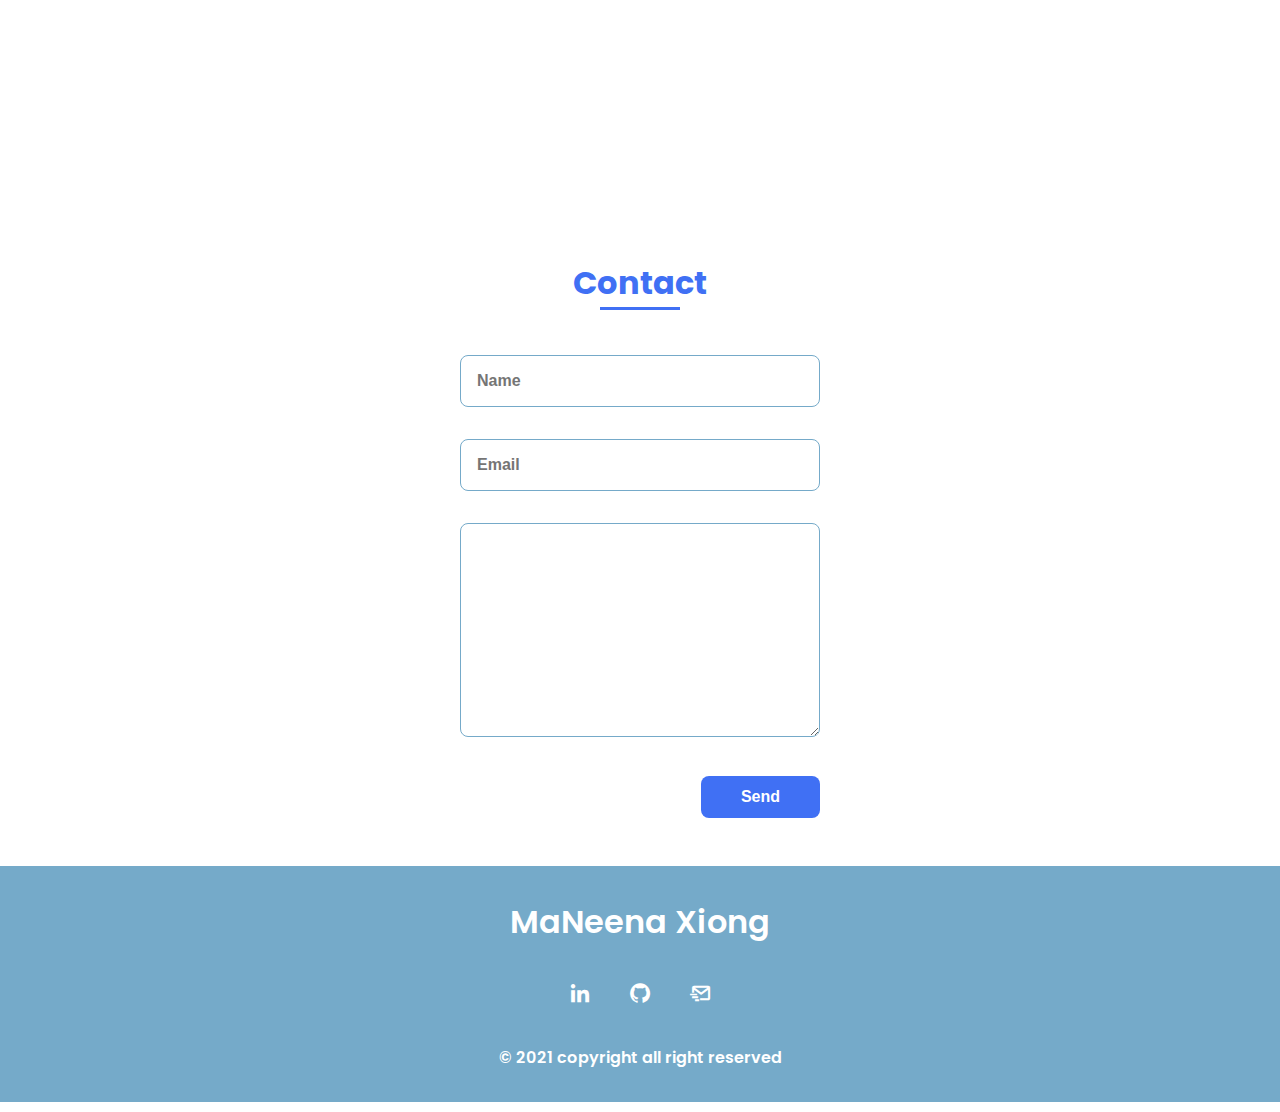
==== commit 4a2fb437: "updated portfolio templates" ====
--- a/index.html
+++ b/index.html
@@ -2,144 +2,240 @@
 <html lang="en">
 
 <head>
-  <!-- Theme Made By www.w3schools.com - No Copyright -->
-  <title>Maneena Xiong's Portfolio</title>
-  <meta charset="utf-8">
-  <meta name="viewport" content="width=device-width, initial-scale=1">
-  <link rel="stylesheet" href="https://maxcdn.bootstrapcdn.com/bootstrap/3.4.1/css/bootstrap.min.css">
-  <link href="https://fonts.googleapis.com/css?family=Montserrat" rel="stylesheet">
-  <script src="https://ajax.googleapis.com/ajax/libs/jquery/3.5.1/jquery.min.js"></script>
-  <script src="https://maxcdn.bootstrapcdn.com/bootstrap/3.4.1/js/bootstrap.min.js"></script>
-  <style>
-    body {
-      font: 20px Montserrat, sans-serif;
-      line-height: 1.8;
-      color: #f5f6f7;
-    }
-
-    p {
-      font-size: 16px;
-    }
-
-    .margin {
-      margin-bottom: 45px;
-      font-style: bold;
-    }
-
-    .bg-1 {
-      background-image: url(https://www.exploringnorthshore.com/wp-content/uploads/2019/11/Northern-Lights-01-1-e1576007999194.jpg);
-      background-image: fixed;
-      background-repeat: no-repeat;
-      background-color: #1a5bbc;
-      /* blue */
-      color: #ffffff;
-    }
-
-    .bg-2 {
-      background-color: #474e5d;
-      /* Dark Blue */
-      color: #ffffff;
-    }
-
-    .bg-3 {
-      background-color: #ffffff;
-      /* White */
-      color: #555555;
-    }
-
-    .bg-4 {
-      background-color: #2f2f2f;
-      /* Black Gray */
-      color: #fff;
-    }
-
-    .container-fluid {
-      padding-top: 70px;
-      padding-bottom: 70px;
-    }
-
-    .navbar {
-      padding-top: 15px;
-      padding-bottom: 15px;
-      border: 0;
-      border-radius: 0;
-      margin-bottom: 0;
-      font-size: 12px;
-      letter-spacing: 5px;
-    }
-
-    .navbar-nav li a:hover {
-      color: #1abc9c !important;
-    }
-
-    .email {
-      color: #2f2f2f;
-    }
-  </style>
+    <meta charset="UTF-8">
+    <meta name="viewport" content="width=device-width, initial-scale=1.0">
+
+    <link rel="stylesheet" href="assets/css/styles.css">
+
+    <!-- =====BOX ICONS===== -->
+    <link href='https://cdn.jsdelivr.net/npm/boxicons@2.0.5/css/boxicons.min.css' rel='stylesheet'>
+    <a href="https://icons8.com/icon/gFw7X5Tbl3ss/material-ui"></a>
+    <a href="https://icons8.com/icon/38561/postgresql"></a>
+    <a href="https://icons8.com/icon/67253/ceiling-light"></a>
+    <title>MaNeena's Portfolio</title>
 </head>
 
 <body>
-
-  <!-- Navbar -->
-  <nav class="navbar navbar-default">
-    <div class="container">
-      <div class="navbar-header">
-        <button type="button" class="navbar-toggle" data-toggle="collapse" data-target="#myNavbar">
-          <span class="icon-bar"></span>
-          <span class="icon-bar"></span>
-          <span class="icon-bar"></span>
-        </button>
-
-      </div>
-      <div class="collapse navbar-collapse" id="myNavbar">
-        <ul class="nav navbar-nav navbar-right">
-          <p class="email">xiong.maneena@gmail.com</p>
-
-          <li><a href="https://github.com/Manxiong26">GitHub</a></li>
-          <li><a
-              href="https://www.linkedin.com/in/maneena-xiong-9a3227171?lipi=urn%3Ali%3Apage%3Ad_flagship3_profile_view_base_contact_details%3BlofNV0szT1ewDl9gmNALgg%3D%3D">LinkedIn</a>
-          </li>
-          <li><a href="resume.html">Resume</a></li>
-          <li><a href="project.html">Projects</a></li>
-        </ul>
-      </div>
-    </div>
-  </nav>
-
-  <!-- First Container -->
-  <div class="container-fluid bg-1 text-center">
-    <h2 class="margin">Who Am I?</h2>
-    <img src="Pictures/MyPic.jpg" class="img-responsive img-circle margin" style="display:inline" alt="me" width="350"
-      height="350">
-    <h3>Hi my name is Maneena Xiong, and I am a Pet Groomer turn Software Developer!
-      Even though I loved grooming, I unfortunately couldn't continue to groom due to health reasons!
-      That's when I found my new passion, Software Development!</h3>
-  </div>
-
-  <!-- Second Container -->
-  <div class="container-fluid bg-2 text-center">
-    <h1 class="margin">Technical Skills</h1>
-    <ul>
-      <li>Javascript</li>
-      <li>CSS</li>
-      <li>HTML/HTML5</li>
-      <li>React</li>
-      <li>React-Redux</li>
-      <li>Node.js</li>
-      <li>Express</li>
-      <li>Jquery</li>
-      <li>Material UI</li>
-      <li>git</li>
-      <li>PostgreSql</li>
-    </ul>
-  </div>
-
-
-  <!-- Footer -->
-  <footer class="container-fluid bg-4 text-center">
-    <p>Maneena Xiong</p>
-  </footer>
-
+    <!--===== HEADER =====-->
+    <header class="l-header">
+        <nav class="nav bd-grid">
+            <div>
+                <a href="#" class="nav__logo">MaNeena</a>
+            </div>
+
+            <div class="nav__menu" id="nav-menu">
+                <ul class="nav__list">
+                    <li class="nav__item"><a href="#home" class="nav__link active">Home</a></li>
+                    <li class="nav__item"><a href="#about" class="nav__link">About</a></li>
+                    <li class="nav__item"><a href="#skills" class="nav__link">Skills</a></li>
+                    <li class="nav__item"><a href="#work" class="nav__link">Work</a></li>
+                    <li class="nav__item"><a href="#contact" class="nav__link">Contact</a></li>
+                </ul>
+            </div>
+            <img class="dark-icon" onclick="myFunction()" src="https://img.icons8.com/ios-glyphs/25/000000/ceiling-light.png" />
+            <div class="nav__toggle" id="nav-toggle">
+                <i class='bx bx-menu'></i>
+            </div>
+        </nav>
+    </header>
+
+    <main class="l-main">
+        <!--===== HOME =====-->
+        <section class="home bd-grid" id="home">
+            <div class="home__data">
+                <div class="light-bulb"></div>
+                <h1 class="home__title">Hi,<br>I'am <span class="home__title-color">MaNeena Xiong</span><br> Software
+                    Engineer</h1>
+
+                <a href="#contact" class="button">Contact</a>
+            </div>
+
+            <div class="home__social">
+                <a href="https://www.linkedin.com/in/maneena-xiong-9a3227171/" class="home__social-icon"><i
+                        class='bx bxl-linkedin'></i></a>
+                <a href="https://github.com/Manxiong26" class="home__social-icon"><i class='bx bxl-github'></i></a>
+                <a href="assets/img/Maneena's Resume May 2021.pdf" class="home__social-icon"><i
+                        class='bx bxs-user-detail'></i></a>
+            </div>
+
+            <div class="home__img">
+                <img src="assets/img/perfil.png" alt="">
+            </div>
+        </section>
+
+        <!--===== ABOUT =====-->
+        <section class="about section" id="about">
+            <h2 class="section-title">About</h2>
+
+            <div class="about__container bd-grid">
+                <div class="about__img">
+                    <img src="assets/img/about.jpg" alt="">
+                </div>
+
+                <div>
+                    <h2 class="about__subtitle">I'am MaNeena Xiong</h2>
+                    <p class="about__text">I am a Pet Groomer turn Software Developer!
+                        Even though I loved grooming, I unfortunately couldn't continue to groom due to health reasons!
+                        As someone who is always looking to learn new things and gain new skills.
+                        That's when I found my new passion, Software Development! Before all that
+                        I am also a dog mom to two beautiful puppers!</p>
+
+                    <!--===== my puppers =====-->
+                    <div class="responsive ">
+                        <div class="gallery">
+                            <img src="assets/img/lookellie.jpg" alt="Ellie">
+                            <div class="desc">Ellie</div>
+                        </div>
+                    </div>
+                    <div class="responsive ">
+                        <div class="gallery">
+                            <img src="assets/img/Ashi.jpg" alt="Ashi">
+                            <div class="desc">Ashi</div>
+                        </div>
+                    </div>
+                </div>
+            </div>
+        </section>
+
+        <!--===== SKILLS =====-->
+        <section class="skills section" id="skills">
+            <h2 class="section-title">Skills</h2>
+
+            <div class="skills__container bd-grid">
+                <div>
+                    <h2 class="skills__subtitle">Profesional Skills</h2>
+                    <p class="skills__text">Following my grooming career, I sought out a career in software
+                        development for several reasons. For one, I truly believe in forever learning;
+                        the software development field provides exactly this type of space. Why cut ourselves
+                        short when we can continuously strive to be a better version of ourselves each day?
+                        Secondly, I thoroughly enjoy this space for giving me endless opportunities to problem
+                        solve, collaborate well with others as well as being able to work on issues independently.
+                        Below are some of my skills!</p>
+                    <div class="skills__data">
+                        <div class="skills__names">
+                            <i class='bx bxl-html5 skills__icon'></i>
+                            <span class="skills__name">HTML5</span>
+                        </div>
+                    </div>
+                    <div class="skills__data">
+                        <div class="skills__names">
+                            <i class='bx bxs-file-css skills__icon'></i>
+                            <span class="skills__name">CSS</span>
+                        </div>
+                    </div>
+                    <div class="skills__data">
+                        <div class="skills__names">
+                            <i class='bx bxl-javascript skills__icon'></i>
+                            <span class="skills__name">JAVASCRIPT</span>
+                        </div>
+                    </div>
+                    <div class="skills__data">
+                        <div class="skills__names">
+                            <i class='bx bxl-jquery skills__icon'></i>
+                            <span class="skills__name">JQuery</span>
+                        </div>
+                    </div>
+                    <div class="skills__data">
+                        <div class="skills__names">
+                            <i class='bx bxl-react skills__icon'></i>
+                            <span class="skills__name">React</span>
+                        </div>
+                    </div>
+                    <div class="skills__data">
+                        <div class="skills__names">
+                            <i class='bx bxl-redux skills__icon'></i>
+                            <span class="skills__name">Redux</span>
+                        </div>
+                    </div>
+                    <div class="skills__data">
+                        <div class="skills__names">
+                            <i class='bx bxl-nodejs skills__icon'></i>
+                            <span class="skills__name">Node.Js</span>
+                        </div>
+                    </div>
+                    <div class="skills__data">
+                        <div class="skills__names">
+                            <i class='bx bxl-git skills__icon'></i>
+                            <span class="skills__name">Git</span>
+                        </div>
+                    </div>
+                    <div class="skills__data">
+                        <div class="skills__names">
+                            <img class="skills__icon" src="https://img.icons8.com/color/25/000000/material-ui.png" />
+                            <span class="skills__name">MUI</span>
+                        </div>
+                    </div>
+                    <div class="skills__data">
+                        <div class="skills__names">
+                            <img class="skills__icon" src="https://img.icons8.com/color/25/000000/postgreesql.png" />
+                            <span class="skills__name">PostgreSQL</span>
+                        </div>
+                    </div>
+
+                </div>
+
+                <div>
+                    <img src="assets/img/ToDoList.gif" alt="" class="skills__img">
+                </div>
+            </div>
+        </section>
+
+        <!--===== WORK =====-->
+        <section class="work section" id="work">
+            <h2 class="section-title">Work</h2>
+
+            <div class="work__container bd-grid">
+                <div class="work__img">
+                    <a href="assets/img/DoThis.gif">
+                        <img src="assets/img/work1.jpg" alt="My Solo App DoThis">
+                    </a>
+                </div>
+                <div class="work__img">
+                    <a href="assets/img/WonderWander.gif">
+                        <img src="assets/img/work2.jpg" alt="My Client App WonderWander">
+                    </a>
+                </div>
+                <div class="work__img">
+                    <a href="assets/img/MovieList.gif">
+                        <img src="assets/img/work4.jpg" alt="Movie Saga App">
+                    </a>
+                </div>
+            </div>
+        </section>
+
+        <!--===== CONTACT =====-->
+        <section class="contact section" id="contact">
+            <h2 class="section-title">Contact</h2>
+
+            <div class="contact__container bd-grid">
+                <form action="mailto:xiong.maneena@gmail.com" method="post" enctype="text/plain" class="contact__form">
+                    <input type="text" name="name" placeholder="Name" class="contact__input">
+                    <input type="mail" name="mail" placeholder="Email" class="contact__input">
+                    <textarea name="comment" id="" cols="0" rows="10" class="contact__input"></textarea>
+                    <input type="submit" value="Send" class="contact__button button">
+                </form>
+            </div>
+        </section>
+    </main>
+
+    <!--===== FOOTER =====-->
+    <footer class="footer">
+        <p class="footer__title">MaNeena Xiong</p>
+        <div class="footer__social">
+            <a href="https://www.linkedin.com/in/maneena-xiong-9a3227171/" class="footer__icon">
+                <i class='bx bxl-linkedin'></i></a>
+            <a href="https://github.com/Manxiong26" class="footer__icon"><i class='bx bxl-github'></i></a>
+            <a href="mailto:xiong.maneena@gmail.com" class="footer__icon"><i class='bx bx-mail-send'></i></a>
+        </div>
+        <p>&#169; 2021 copyright all right reserved</p>
+    </footer>
+
+
+    <!--===== SCROLL REVEAL =====-->
+    <script src="https://unpkg.com/scrollreveal"></script>
+
+    <!--===== MAIN JS =====-->
+    <script src="assets/js/main.js"></script>
 </body>
 
 </html>--- a/assets/css/styles.css
+++ b/assets/css/styles.css
@@ -0,0 +1,477 @@
+/*===== GOOGLE FONTS =====*/
+@import url("https://fonts.googleapis.com/css2?family=Poppins:wght@400;600;700&display=swap");
+/*===== VARIABLES CSS =====*/
+:root{
+  --header-height: 3rem;
+  --font-semi: 600;
+}
+
+/*===== Colores =====*/
+:root{
+  --first-color: #4070F4;
+  --second-color: #75aac9;
+}
+
+/*===== Fuente y tipografia =====*/
+:root{
+  --body-font: 'Poppins', sans-serif;
+  --big-font-size: 2rem;
+  --h2-font-size: 1.25rem;
+  --normal-font-size: 0.938rem;
+}
+@media screen and (min-width: 768px){
+  :root{
+    --big-font-size: 3.5rem;
+    --h2-font-size: 2rem;
+    --normal-font-size: 1rem;
+  }
+}
+
+/*===== Margenes =====*/
+:root{
+  --mb-1: 0.5rem;
+  --mb-2: 1rem;
+  --mb-3: 1.5rem;
+  --mb-4: 2rem;
+  --mb-5: 2.5rem;
+  --mb-6: 3rem;
+}
+
+/*===== z index =====*/
+:root{
+  --z-back: -10;
+  --z-normal: 1;
+  --z-tooltip: 10;
+  --z-fixed: 100;
+}
+
+/*===== BASE =====*/
+*,::before,::after{
+  box-sizing: border-box;
+}
+html{
+  scroll-behavior: smooth;
+}
+body{
+  margin: var(--header-height) 0 0 0;
+  font-family: var(--body-font);
+  font-size: var(--normal-font-size);
+  color: var(--second-color);
+}
+/*===== dark mode ====*/
+.dark-mode {
+  background-color: rgb(3, 3, 3);
+  color: white;
+}
+
+h1,h2,p{
+  margin: 0;
+}
+ul{
+  margin: 0;
+  padding: 0;
+  list-style: none;
+}
+a{
+  text-decoration: none;
+}
+img{
+  max-width: 100%;
+  height: auto;
+  display: block;
+}
+
+/*===== CLASS CSS ===== */
+.section-title{
+  position: relative;
+  font-size: var(--h2-font-size);
+  color: var(--first-color);
+  margin-top: var(--mb-2);
+  margin-bottom: var(--mb-4);
+  text-align: center;
+}
+.section-title::after{
+  position: absolute;
+  content: "";
+  width: 64px;
+  height: 0.18rem;
+  left: 0;
+  right: 0;
+  margin: auto;
+  top: 2rem;
+  background-color: var(--first-color);
+}
+.section{
+  padding-top: 3rem;
+  padding-bottom: 2rem;
+}
+
+/*===== LAYOUT =====*/
+.bd-grid{
+  max-width: 1024px;
+  display: grid;
+  grid-template-columns: 100%;
+  grid-column-gap: 2rem;
+  width: calc(100% - 2rem);
+  margin-left: var(--mb-2);
+  margin-right: var(--mb-2);
+}
+.l-header{
+  width: 100%;
+  position: fixed;
+  top: 0;
+  left: 0;
+  z-index: var(--z-fixed);
+  background-color: #fff;
+  box-shadow: 0 1px 4px rgba(146,161,176,.15);
+}
+
+/*===== NAV =====*/
+.nav{
+  height: var(--header-height);
+  display: flex;
+  justify-content: space-between;
+  align-items: center;
+  font-weight: var(--font-semi);
+}
+@media screen and (max-width: 768px){
+  .nav__menu{
+    position: fixed;
+    top: var(--header-height);
+    right: -100%;
+    width: 80%;
+    height: 100%;
+    padding: 2rem;
+    background-color: var(--second-color);
+    transition: .5s;
+  }
+}
+.nav__item{
+  margin-bottom: var(--mb-4);
+}
+.nav__link{
+  position: relative;
+  color: #fff;
+}
+.nav__link:hover{
+  position: relative;
+}
+.nav__link:hover::after{
+  position: absolute;
+  content: "";
+  width: 100%;
+  height: 0.18rem;
+  left: 0;
+  top: 2rem;
+  background-color: var(--first-color);
+}
+.nav__logo{
+  color: var(--second-color);
+}
+.nav__toggle{
+  color: var(--second-color);
+  font-size: 1.5rem;
+  cursor: pointer;
+}
+
+/*Active menu*/
+.active::after{
+  position: absolute;
+  content: "";
+  width: 100%;
+  height: 0.18rem;
+  left: 0;
+  top: 2rem;
+  background-color: var(--first-color);
+}
+
+/*=== Show menu ===*/
+.show{
+  right: 0;
+}
+
+/*===== HOME =====*/
+.home{
+  height: calc(100vh - 3rem);
+  row-gap: 1rem;
+}
+.home__data{
+  align-self: center;
+}
+.home__title{
+  font-size: var(--big-font-size);
+  margin-bottom: var(--mb-5);
+}
+.home__title-color{
+  color: var(--first-color);
+}
+.home__social{
+  display: flex;
+  flex-direction: column;
+}
+.home__social-icon{
+  width: max-content;
+  margin-bottom: var(--mb-2);
+  font-size: 1.5rem;
+  color: var(--third-color);
+}
+.home__social-icon:hover{
+  color: var(--first-color);
+}
+.home__img{
+  position: absolute;
+  right: 0;
+  bottom: 0;
+  width: 295px;
+}
+
+/* Dark/ Light icon */
+.dark-icon{
+  width: max-content;
+  font-size: 1.5rem;
+  color: var(--second-color);
+}
+
+/*BUTTONS*/
+.button{
+  display: inline-block;
+  background-color: var(--first-color);
+  color: #fff;
+  padding: .75rem 2.5rem;
+  font-weight: var(--font-semi);
+  border-radius: .5rem;
+}
+.button:hover{
+  box-shadow: 0 10px 36px rgba(0,0,0,.15);
+}
+
+/* ===== ABOUT =====*/
+.about__container{
+  row-gap: 2rem;
+  text-align: center;
+}
+.about__subtitle{
+  margin-bottom: var(--mb-2);
+}
+.about__img{
+  justify-self: center;
+}
+.about__img img{
+  width: 200px;
+  border-radius: .5rem;
+}
+
+/* ===== My Dogs ===== */
+  
+  div.gallery img {
+    margin-top: 15px;
+    height: 100px;
+    border-radius: .5rem;
+    
+  }
+  
+  div.desc {
+    padding: 12px;
+
+  }
+  
+  .responsive {
+    padding: 0 6px;
+    float: right;
+    width: 24.99999%;
+    height: 100px;
+    padding-bottom: 25px;
+  }
+  
+ 
+/* ===== SKILLS =====*/
+.skills__container{
+  row-gap: 2rem;
+  text-align: center;
+}
+.skills__subtitle{
+  margin-bottom: var(--mb-2);
+}
+.skills__text{
+  margin-bottom: var(--mb-4);
+}
+.skills__data{
+  display: flex;
+  justify-content: space-between;
+  align-items: center;
+  position: relative;
+  font-weight: var(--font-semi);
+  padding: .5rem 1rem;
+  margin-bottom: var(--mb-4);
+  border-radius: .5rem;
+  box-shadow: 0 4px 25px rgba(14,36,49,.15);
+}
+.skills__icon{
+  font-size: 2rem;
+  margin-right: var(--mb-2);
+  color: var(--first-color);
+}
+.skills__names{
+  display: flex;
+  align-items: center;
+}
+.skills__bar{
+  position: absolute;
+  left: 0;
+  bottom: 0;
+  background-color: var(--first-color);
+  height: .25rem;
+  border-radius: .5rem;
+  z-index: var(--z-back);
+}
+
+.skills__img{
+  border-radius: .5rem;
+}
+
+/* ===== WORK =====*/
+.work__container{
+  row-gap: 2rem;
+}
+.work__img{
+  box-shadow: 0 4px 25px rgba(14,36,49,.15);
+  border-radius: .5rem;
+  overflow: hidden;
+  height: 140px;
+  width: fit-content;
+}
+.work__img img{
+  transition: 1s;
+  cursor: pointer;
+}
+.work__img img:hover{
+  transform: scale(1.1);
+}
+
+/* ===== CONTACT =====*/
+.contact__input{
+  width: 100%;
+  font-size: var(--normal-font-size);
+  font-weight: var(--font-semi);
+  padding: 1rem;
+  border-radius: .5rem;
+  border: 1.5px solid var(--second-color);
+  outline: none;
+  margin-bottom: var(--mb-4);
+}
+.contact__button{
+  display: block;
+  border: none;
+  outline: none;
+  font-size: var(--normal-font-size);
+  cursor: pointer;
+  margin-left: auto;
+}
+
+/* ===== FOOTER =====*/
+.footer{
+  background-color: var(--second-color);
+  color: #fff;
+  text-align: center;
+  font-weight: var(--font-semi);
+  padding: 2rem 0;
+}
+.footer__title{
+  font-size: 2rem;
+  margin-bottom: var(--mb-4);
+}
+.footer__social{
+  margin-bottom: var(--mb-4);
+}
+.footer__icon{
+  font-size: 1.5rem;
+  color: #fff;
+  margin: 0 var(--mb-2)
+}
+
+/* ===== MEDIA QUERIES=====*/
+@media screen and (min-width: 768px){
+  body{
+    margin: 0;
+  }
+  .section{
+    padding-top: 4rem;
+    padding-bottom: 3rem;
+  }
+  .section-title{
+    margin-bottom: var(--mb-6);
+  }
+  .section-title::after{
+    width: 80px;
+    top: 3rem;
+  }
+
+  .nav{
+    height: calc(var(--header-height) + 1rem);
+  }
+  .nav__list{
+    display: flex;
+    padding-top: 0;
+  }
+  .nav__item{
+    margin-left: var(--mb-6);
+    margin-bottom: 0;
+  }
+  .nav__toggle{
+    display: none;
+  }
+  .nav__link{
+    color: var(--second-color);
+  }
+
+  .home{
+    height: 100vh;
+  }
+  .home__data{
+    align-self: flex-end;
+  }
+  .home__social{
+    padding-top: 0;
+    padding-bottom: 2.5rem;
+    flex-direction: row;
+    align-self: flex-end;
+  }
+  .home__social-icon{
+    margin-bottom: 0;
+    margin-right: var(--mb-4);
+  }
+  .home__img{
+    width: 457px;
+    bottom: 15%;
+  }
+
+  .about__container, .skills__container{
+    grid-template-columns: repeat(2,1fr);
+    align-items: center;
+    text-align: initial;
+  }
+  .about__img img{
+    width: 300px;
+  }
+  .work__container{
+    grid-template-columns: repeat(3, 1fr);
+    grid-template-rows: repeat(2,1fr);
+    column-gap: 2rem;
+  }
+  .contact__form{
+    width: 360px;
+  }
+  .contact__container{
+    justify-items: center;
+  }
+}
+
+@media screen and (min-width: 1024px){
+  .bd-grid{
+    margin-left: auto;
+    margin-right: auto;
+  }
+  .home__img{
+    right: 10%;
+  }
+}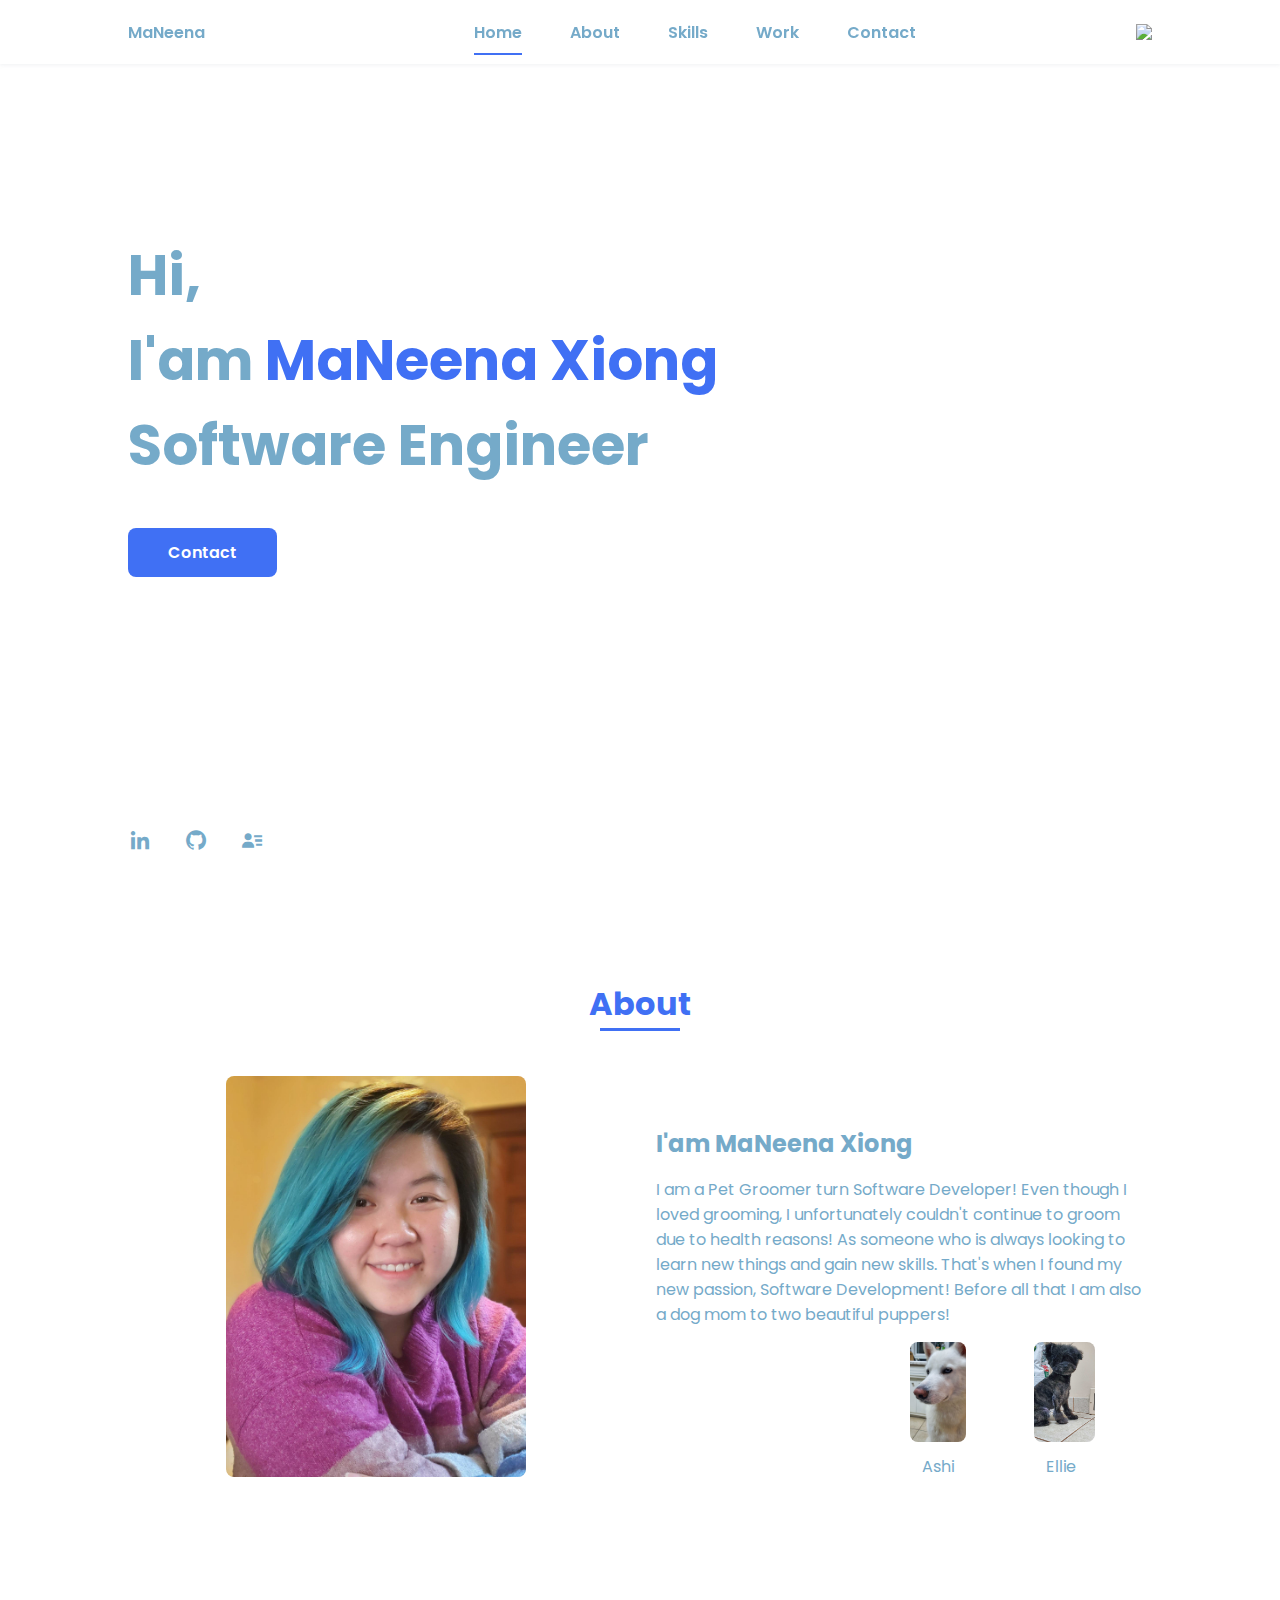
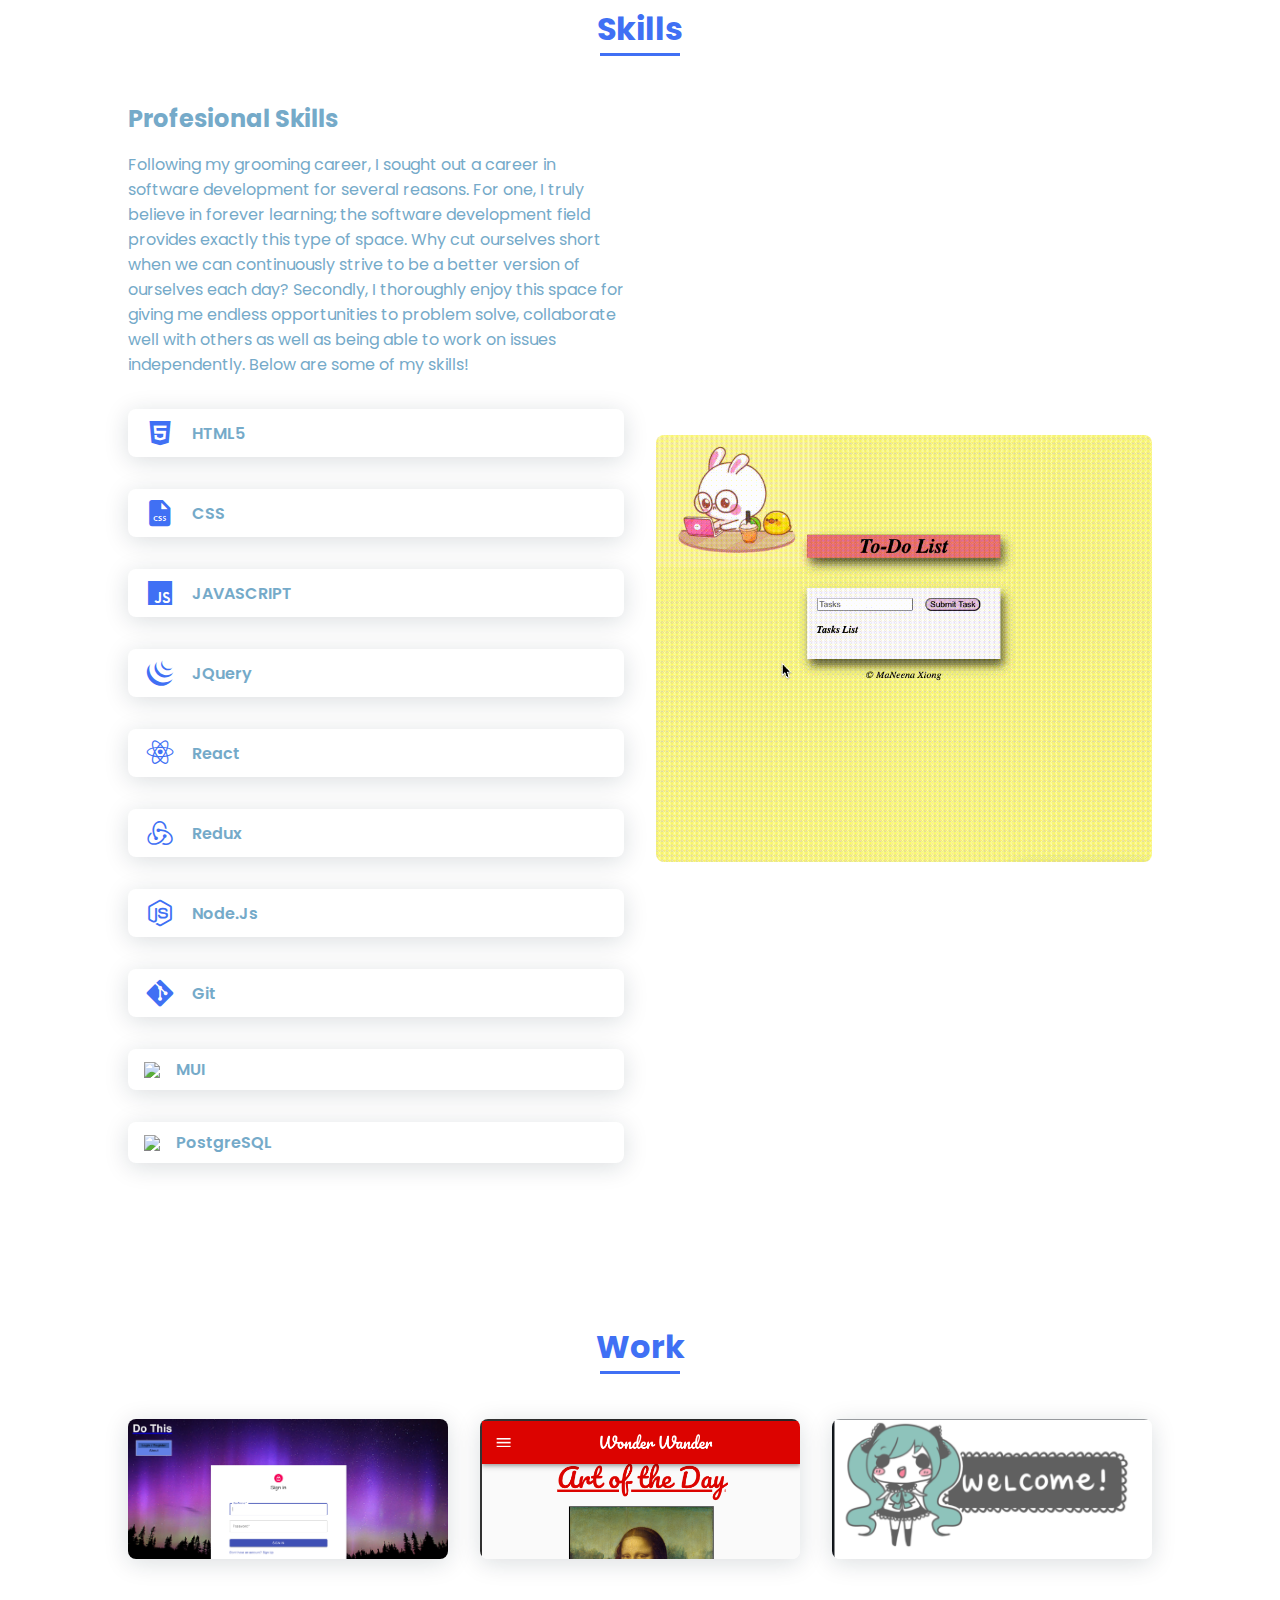
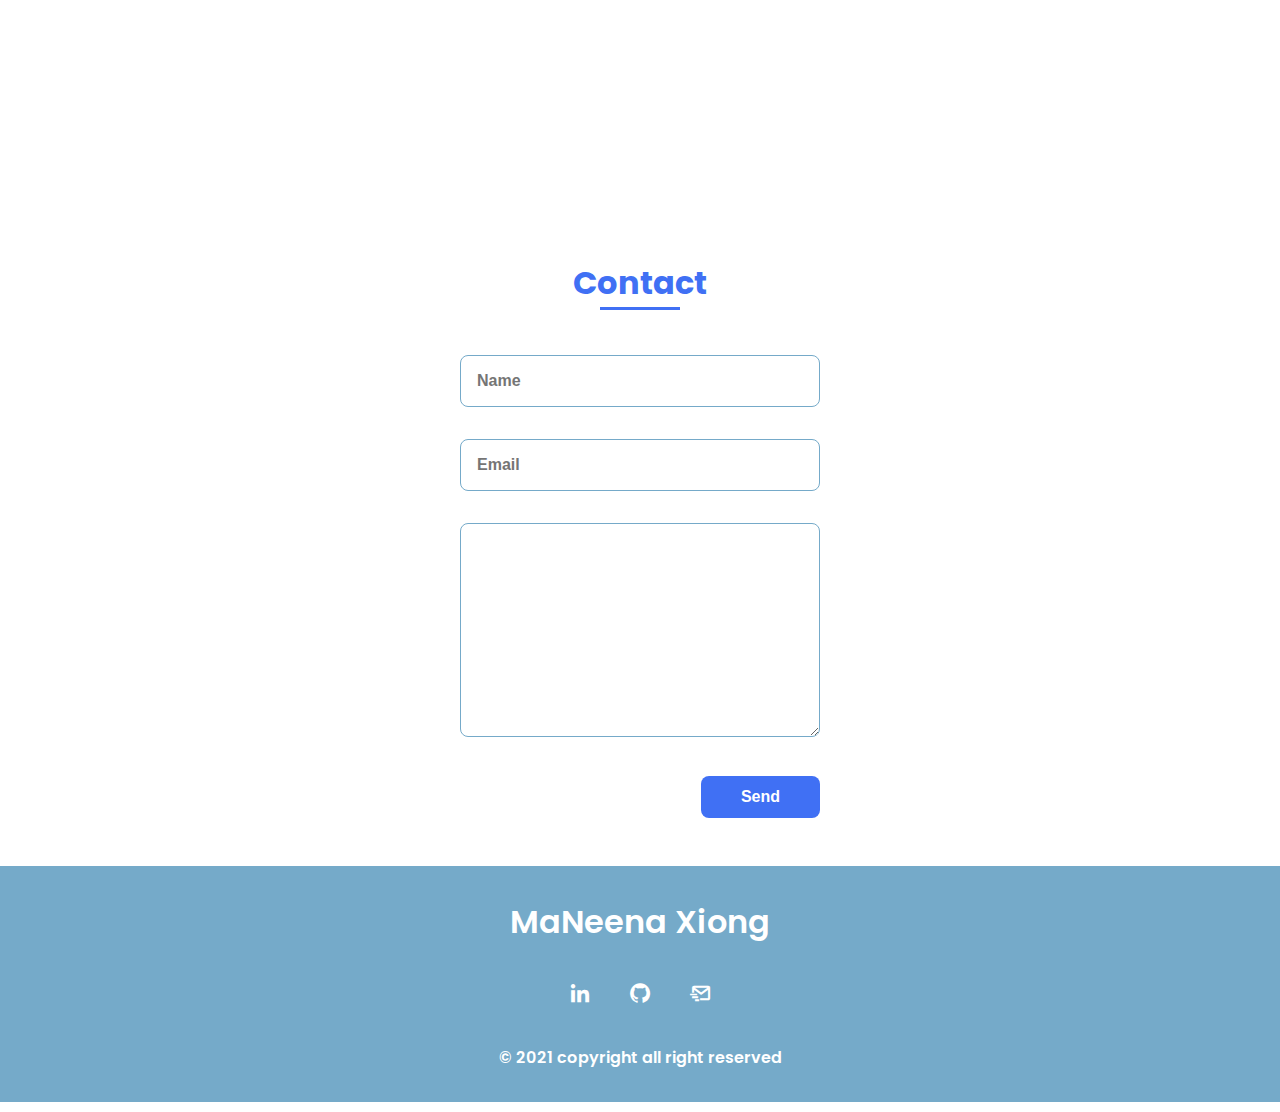
==== commit 60a88f02: "added favicon to page" ====
--- a/index.html
+++ b/index.html
@@ -9,6 +9,7 @@
 
     <!-- =====BOX ICONS===== -->
     <link href='https://cdn.jsdelivr.net/npm/boxicons@2.0.5/css/boxicons.min.css' rel='stylesheet'>
+    <link rel="icon" href="Public/favicon.ico" type="image/gif" sizes="16x16">
     <a href="https://icons8.com/icon/gFw7X5Tbl3ss/material-ui"></a>
     <a href="https://icons8.com/icon/38561/postgresql"></a>
     <a href="https://icons8.com/icon/67253/ceiling-light"></a>
--- a/assets/css/styles.css
+++ b/assets/css/styles.css
@@ -226,10 +226,16 @@
 }
 
 /* Dark/ Light icon */
-.dark-icon{
-  width: max-content;
-  font-size: 1.5rem;
-  color: var(--second-color);
+.dark-icon:hover{
+
+  border:2px solid #fff;
+  background: url(img/duck.png) no-repeat;
+  -moz-box-shadow: 0px 6px 5px #ccc;
+  -webkit-box-shadow: 0px 6px 5px #ccc;
+  box-shadow: 0px 6px 5px #ccc;
+  -moz-border-radius:190px;
+  -webkit-border-radius:190px;
+  border-radius:190px;
 }
 
 /*BUTTONS*/
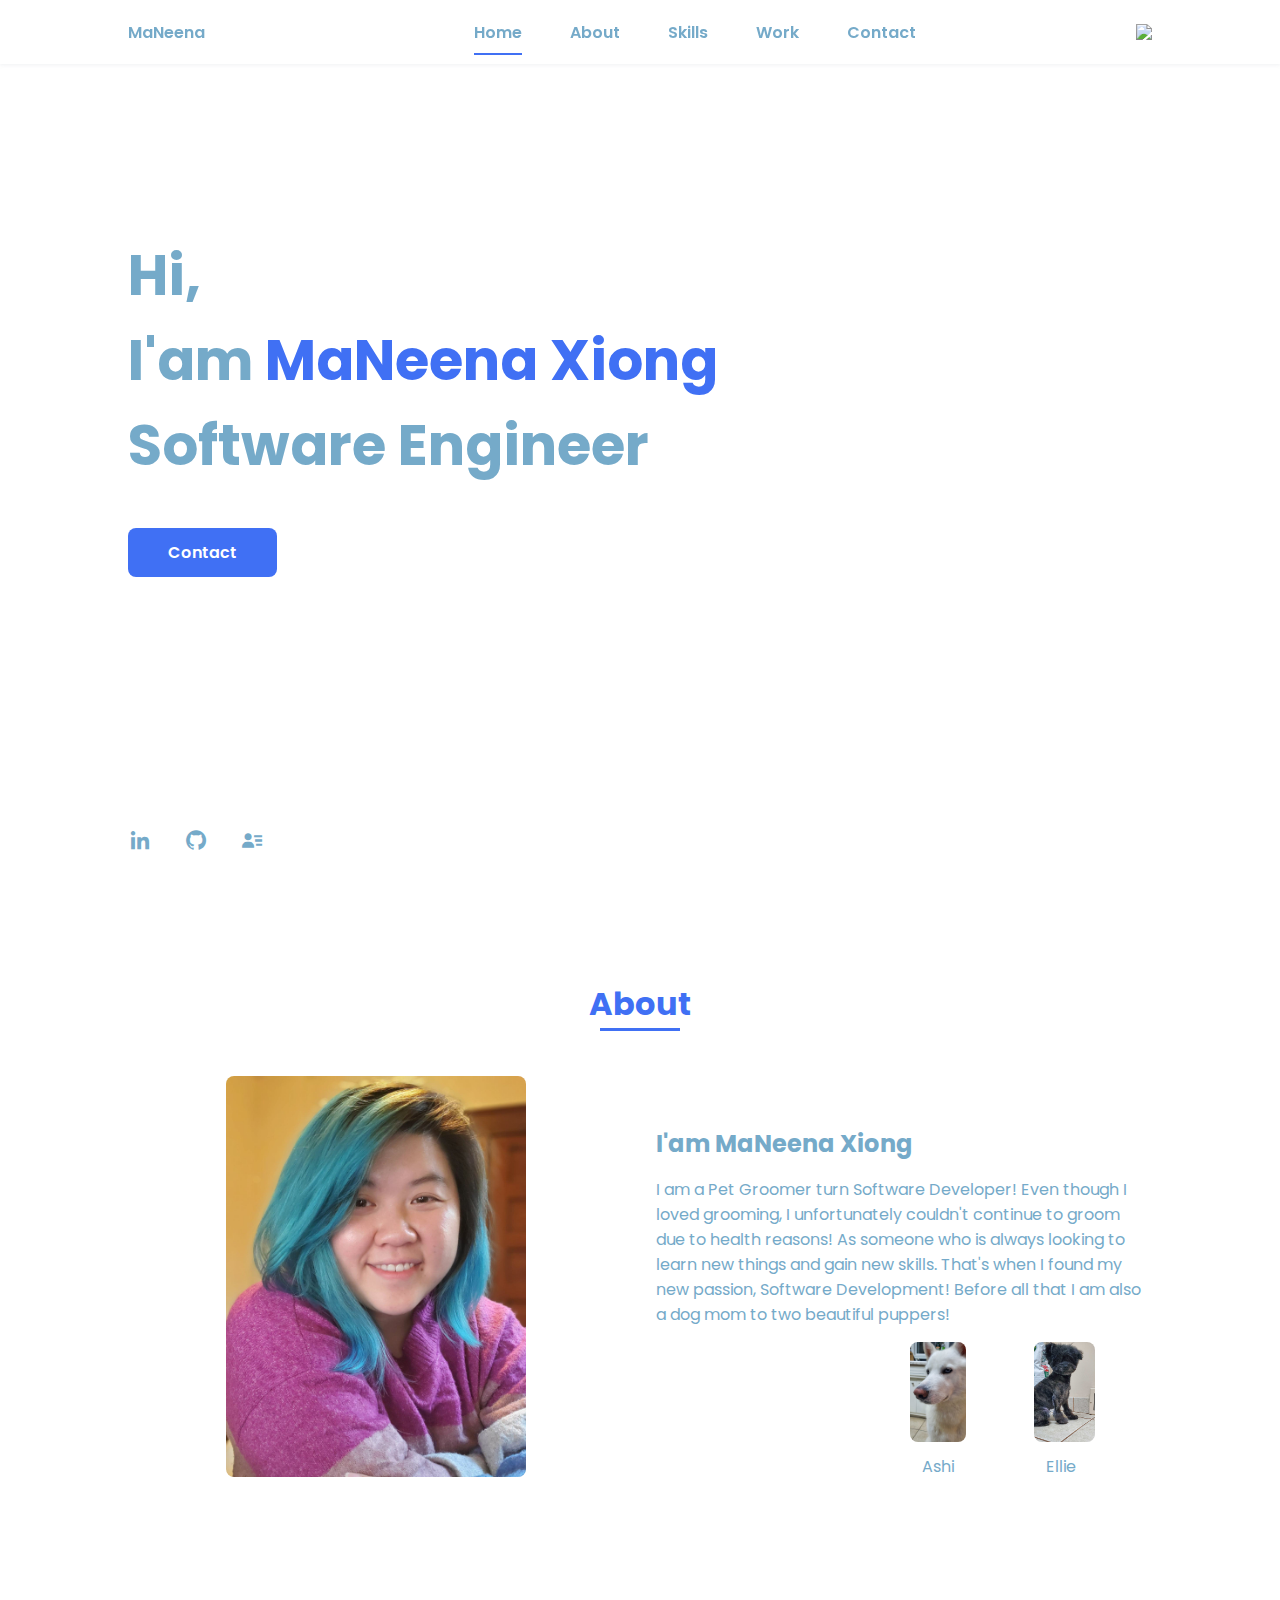
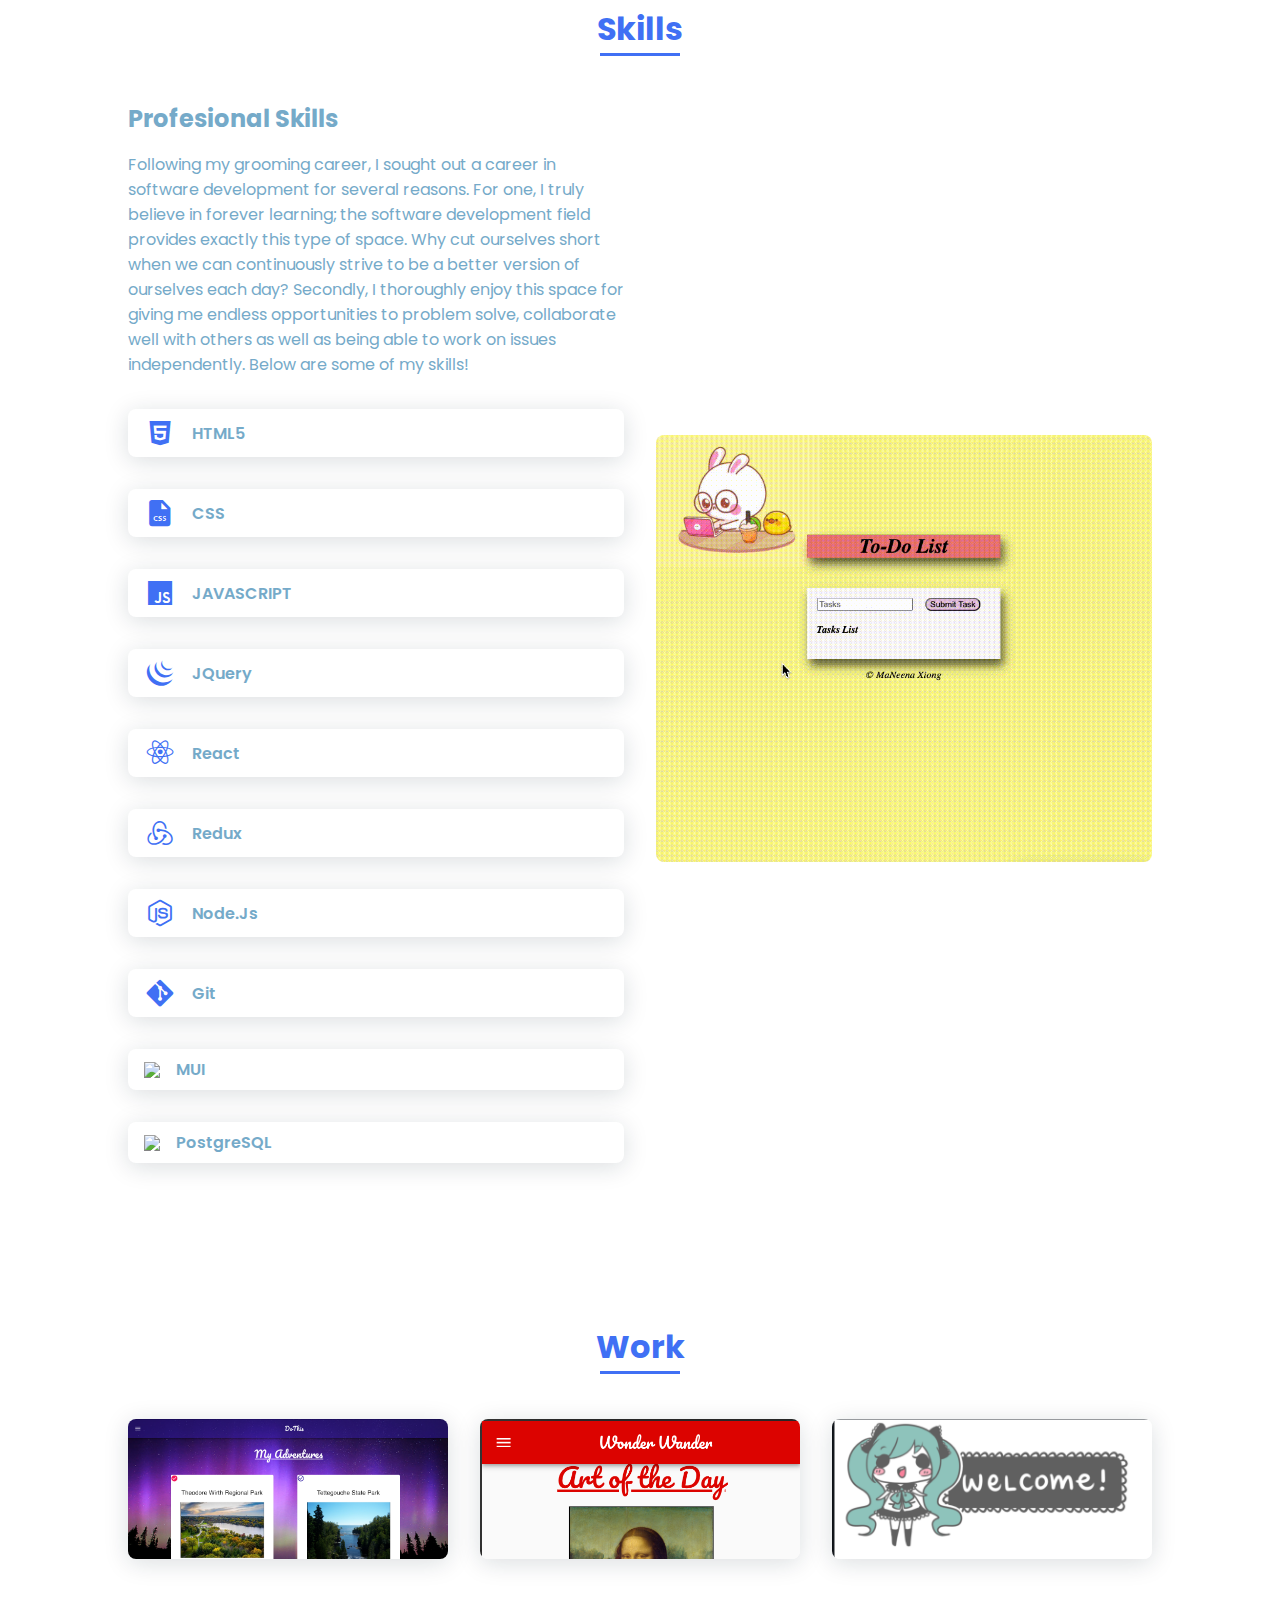
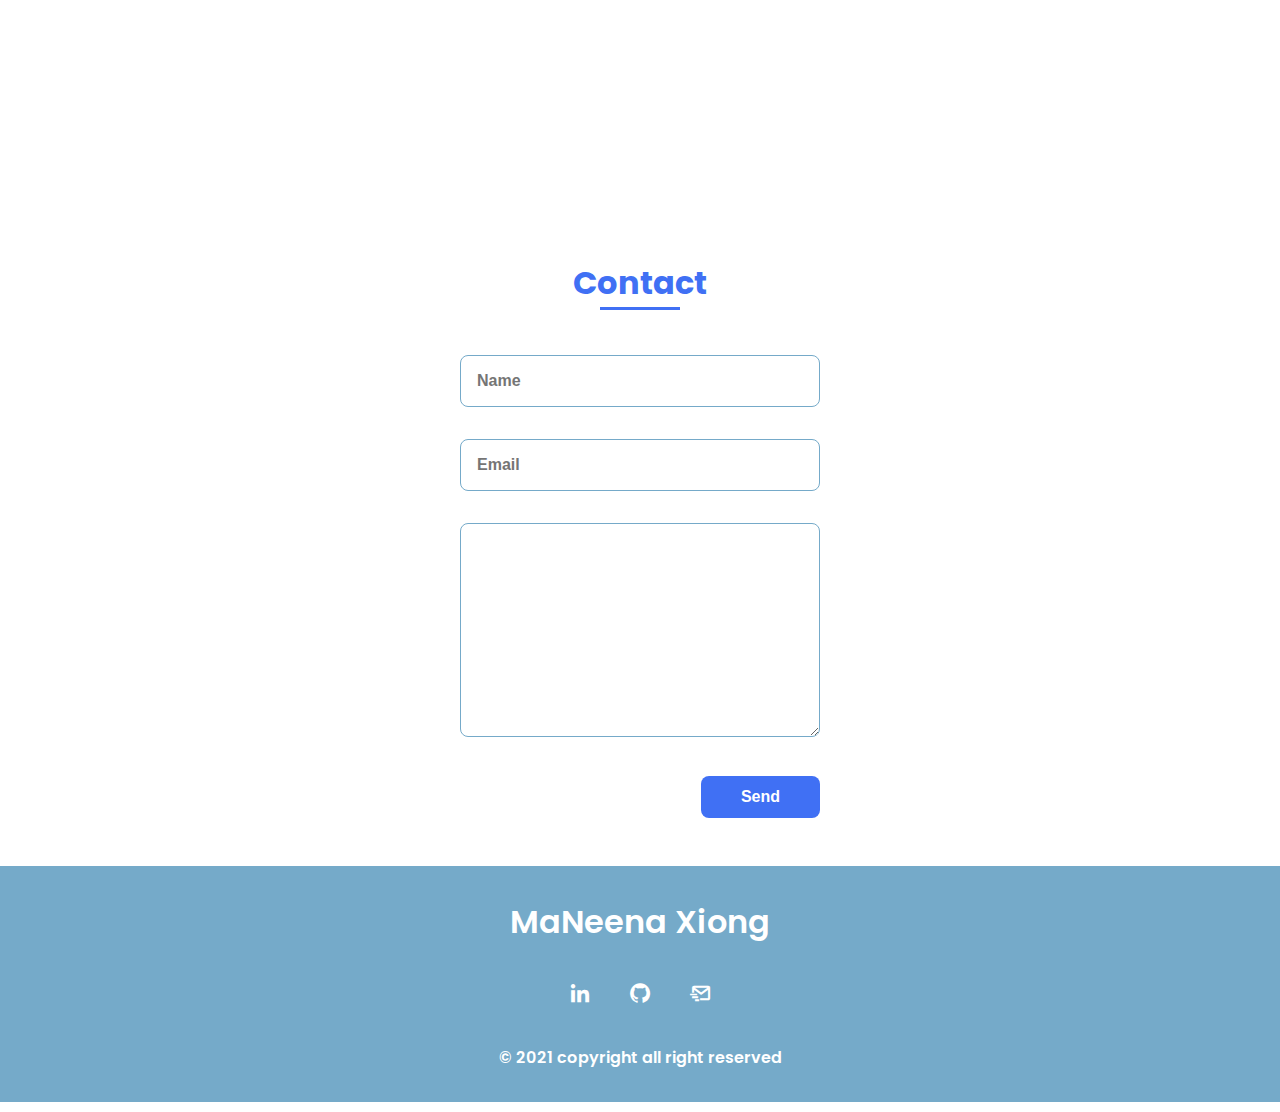
==== commit 2aaef928: "updated linkedIn url" ====
--- a/index.html
+++ b/index.html
@@ -223,7 +223,7 @@
     <footer class="footer">
         <p class="footer__title">MaNeena Xiong</p>
         <div class="footer__social">
-            <a href="https://www.linkedin.com/in/maneena-xiong-9a3227171/" class="footer__icon">
+            <a href="https://www.linkedin.com/in/maneena-xiong/" class="footer__icon">
                 <i class='bx bxl-linkedin'></i></a>
             <a href="https://github.com/Manxiong26" class="footer__icon"><i class='bx bxl-github'></i></a>
             <a href="mailto:xiong.maneena@gmail.com" class="footer__icon"><i class='bx bx-mail-send'></i></a>
